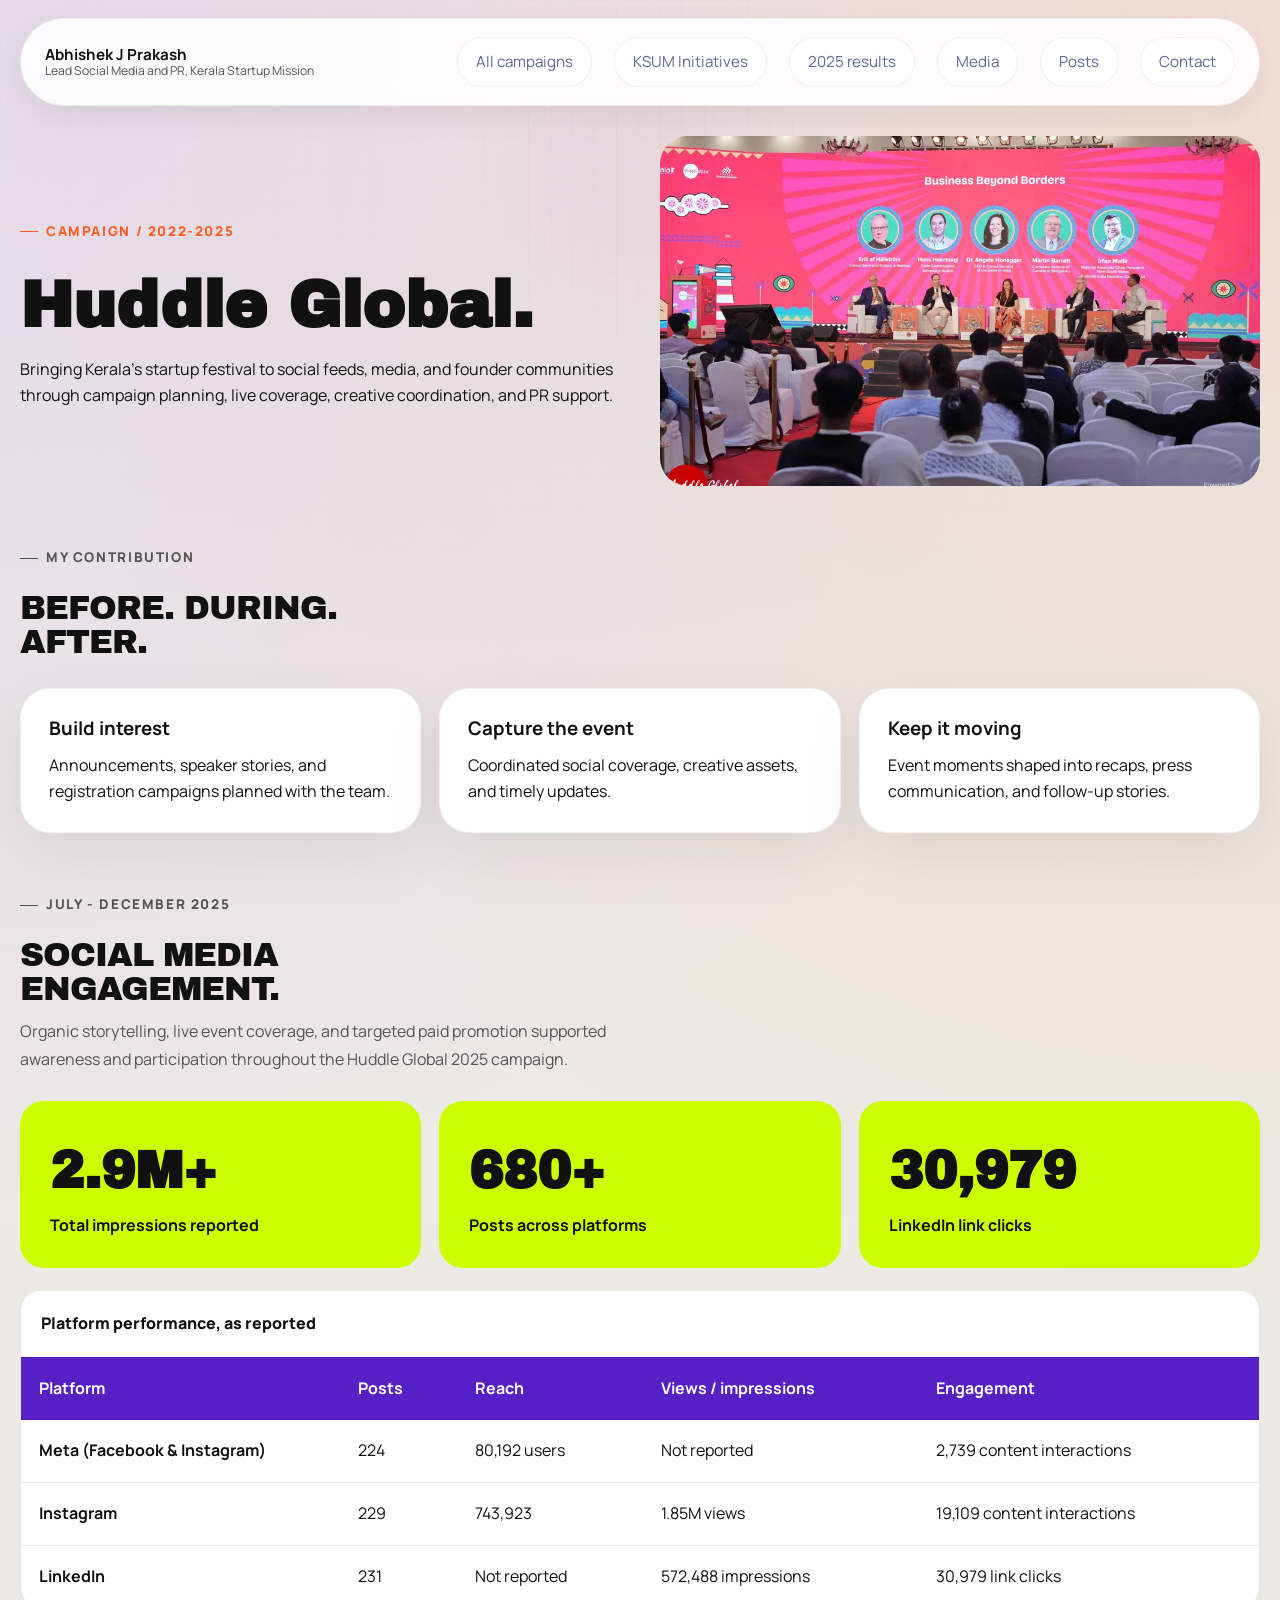
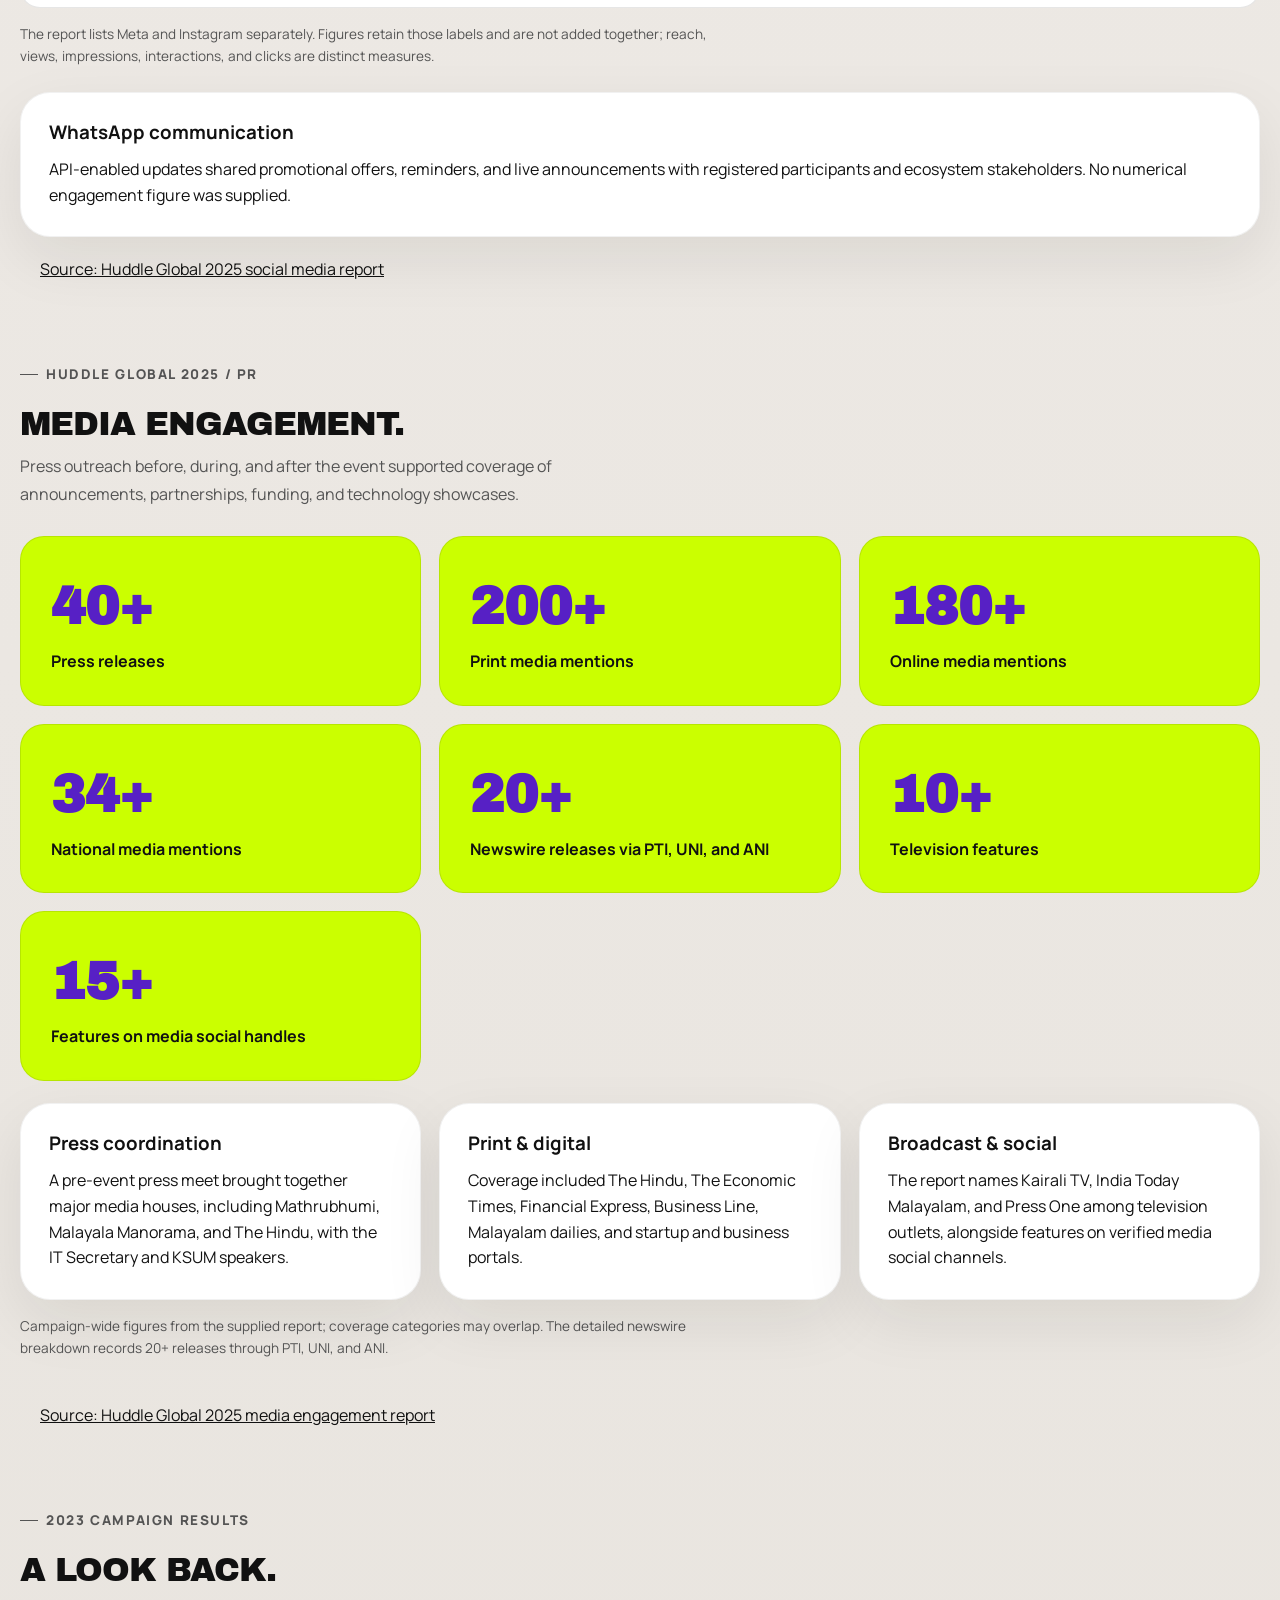
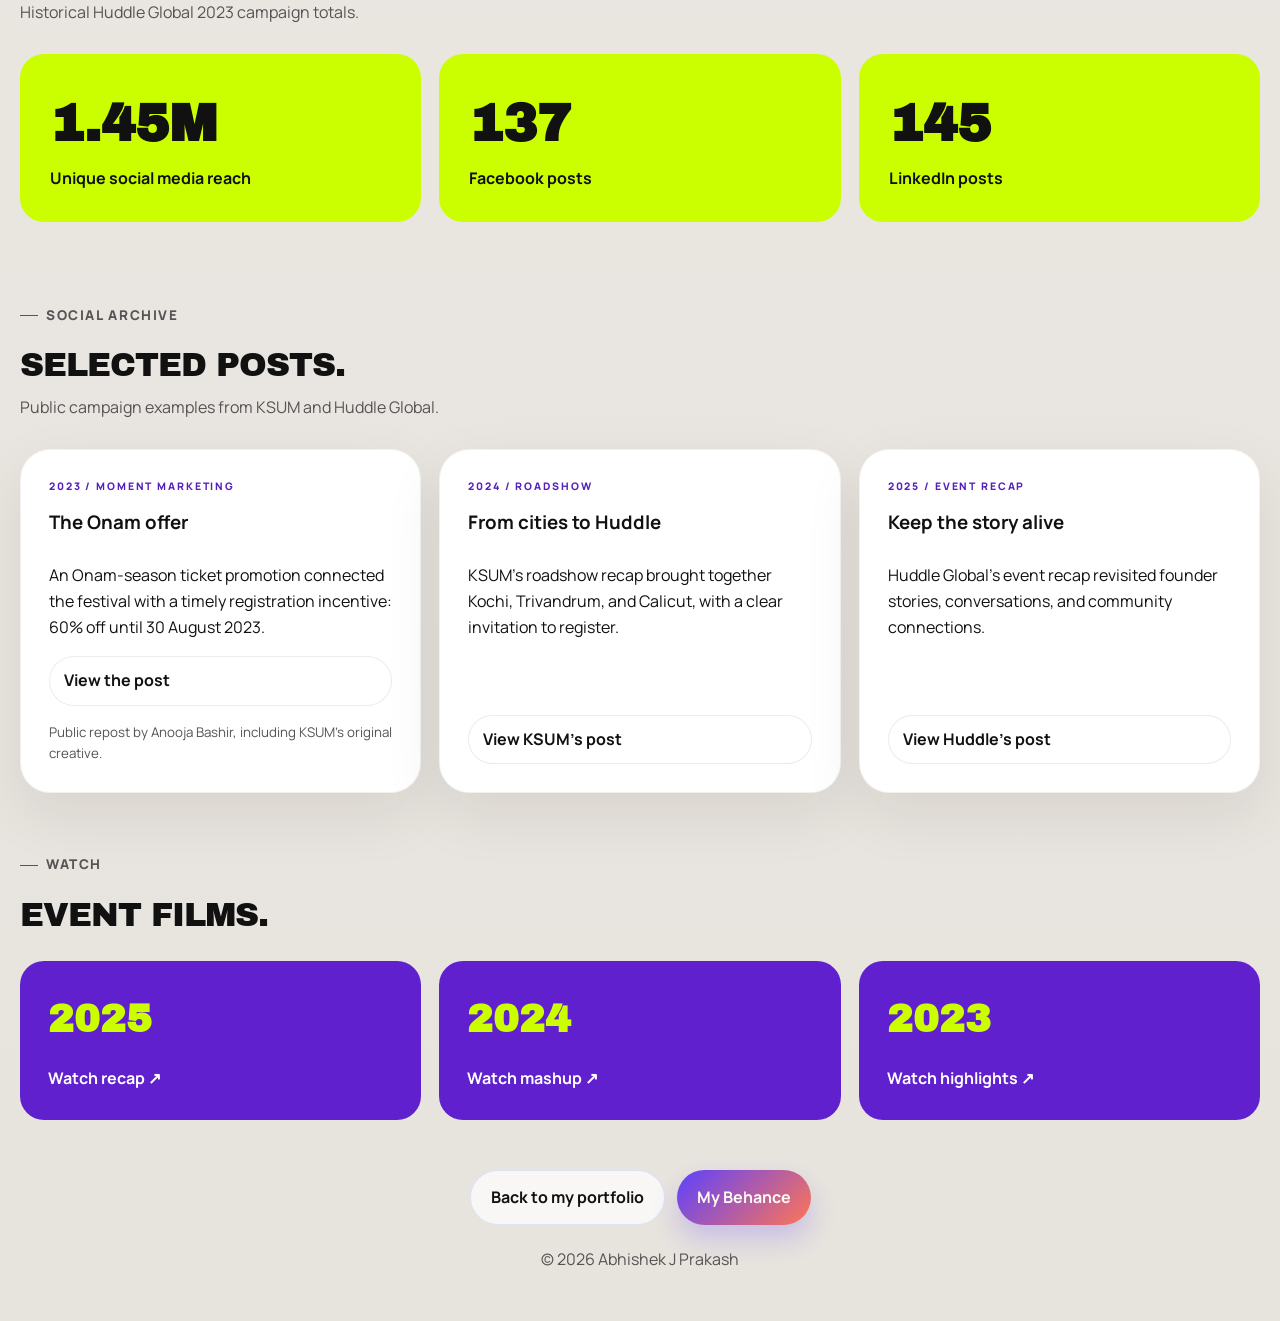
==== huddle-global.html @ e7fb078f "Update role to Lead Social Media and PR" ====
<!DOCTYPE html>
<html lang="en">
<head>
  <meta charset="UTF-8">
  <meta name="viewport" content="width=device-width, initial-scale=1.0">
  <title>Huddle Global | Abhishek J Prakash</title>
  <meta name="description" content="My social media, campaign and PR work for Huddle Global, with historical results and selected public posts.">
  <link rel="preconnect" href="https://fonts.googleapis.com">
  <link rel="preconnect" href="https://fonts.gstatic.com" crossorigin>
  <link href="https://fonts.googleapis.com/css2?family=Archivo+Black&amp;family=Manrope:wght@400;600;700;800&amp;display=swap" rel="stylesheet">
  <link rel="stylesheet" href="styles.css?v=20261002a">
</head>
<body>
<div class="page-shell">
  <header class="site-header">
    <a class="brand" href="index.html"><span class="brand-copy"><strong>Abhishek J Prakash</strong><span>Lead Social Media and PR, Kerala Startup Mission</span></span></a>
    <button class="menu-toggle" type="button" aria-expanded="false" aria-controls="primary-navigation">Menu <span aria-hidden="true">+</span></button>
      <nav id="primary-navigation" class="site-nav" aria-label="Primary"><a href="index.html#campaigns">All campaigns</a><a href="ksum-initiatives.html">KSUM Initiatives</a><a href="#results-2025">2025 results</a><a href="#media-2025">Media</a><a href="#posts">Posts</a><a href="index.html#contact">Contact</a></nav>
  </header>
  <main>
    <section class="section case-hero">
      <div><p class="eyebrow">Campaign / 2022-2025</p><h1>Huddle Global.</h1><p>Bringing Kerala's startup festival to social feeds, media, and founder communities through campaign planning, live coverage, creative coordination, and PR support.</p></div>
      <img src="assets/huddle-event.webp" decoding="async" fetchpriority="high" alt="Panel discussion at Huddle Global" width="1200" height="800">
    </section>
    <section class="section">
      <div class="section-heading"><p class="eyebrow">My contribution</p><h2>Before. During. After.</h2></div>
      <div class="case-grid">
        <article class="info-card"><h3>Build interest</h3><p>Announcements, speaker stories, and registration campaigns planned with the team.</p></article>
        <article class="info-card"><h3>Capture the event</h3><p>Coordinated social coverage, creative assets, and timely updates.</p></article>
        <article class="info-card"><h3>Keep it moving</h3><p>Event moments shaped into recaps, press communication, and follow-up stories.</p></article>
      </div>
    </section>
    <section id="results-2025" class="section">
      <div class="section-heading"><p class="eyebrow">July - December 2025</p><h2>Social media engagement.</h2><p>Organic storytelling, live event coverage, and targeted paid promotion supported awareness and participation throughout the Huddle Global 2025 campaign.</p></div>
      <div class="case-metrics">
        <article><strong>2.9M+</strong><span>Total impressions reported</span></article>
        <article><strong>680+</strong><span>Posts across platforms</span></article>
        <article><strong>30,979</strong><span>LinkedIn link clicks</span></article>
      </div>
      <div class="report-table-wrap" role="region" aria-label="Platform performance" tabindex="0">
        <table class="report-table">
          <caption>Platform performance, as reported</caption>
          <thead><tr><th scope="col">Platform</th><th scope="col">Posts</th><th scope="col">Reach</th><th scope="col">Views / impressions</th><th scope="col">Engagement</th></tr></thead>
          <tbody>
            <tr><th scope="row">Meta (Facebook &amp; Instagram)</th><td>224</td><td>80,192 users</td><td>Not reported</td><td>2,739 content interactions</td></tr>
            <tr><th scope="row">Instagram</th><td>229</td><td>743,923</td><td>1.85M views</td><td>19,109 content interactions</td></tr>
            <tr><th scope="row">LinkedIn</th><td>231</td><td>Not reported</td><td>572,488 impressions</td><td>30,979 link clicks</td></tr>
          </tbody>
        </table>
      </div>
      <p class="report-note">The report lists Meta and Instagram separately. Figures retain those labels and are not added together; reach, views, impressions, interactions, and clicks are distinct measures.</p>
      <article class="info-card"><h3>WhatsApp communication</h3><p>API-enabled updates shared promotional offers, reminders, and live announcements with registered participants and ecosystem stakeholders. No numerical engagement figure was supplied.</p></article>
      <p class="source-note"><a href="assets/huddle-2025-social-report.png" target="_blank" rel="noreferrer">Source: Huddle Global 2025 social media report</a></p>
    </section>
    <section id="media-2025" class="section">
      <div class="section-heading"><p class="eyebrow">Huddle Global 2025 / PR</p><h2>Media engagement.</h2><p>Press outreach before, during, and after the event supported coverage of announcements, partnerships, funding, and technology showcases.</p></div>
      <div class="case-metrics media-metrics">
        <article><strong>40+</strong><span>Press releases</span></article>
        <article><strong>200+</strong><span>Print media mentions</span></article>
        <article><strong>180+</strong><span>Online media mentions</span></article>
        <article><strong>34+</strong><span>National media mentions</span></article>
        <article><strong>20+</strong><span>Newswire releases via PTI, UNI, and ANI</span></article>
        <article><strong>10+</strong><span>Television features</span></article>
        <article><strong>15+</strong><span>Features on media social handles</span></article>
      </div>
      <div class="case-grid">
        <article class="info-card"><h3>Press coordination</h3><p>A pre-event press meet brought together major media houses, including Mathrubhumi, Malayala Manorama, and The Hindu, with the IT Secretary and KSUM speakers.</p></article>
        <article class="info-card"><h3>Print &amp; digital</h3><p>Coverage included The Hindu, The Economic Times, Financial Express, Business Line, Malayalam dailies, and startup and business portals.</p></article>
        <article class="info-card"><h3>Broadcast &amp; social</h3><p>The report names Kairali TV, India Today Malayalam, and Press One among television outlets, alongside features on verified media social channels.</p></article>
      </div>
      <p class="report-note">Campaign-wide figures from the supplied report; coverage categories may overlap. The detailed newswire breakdown records 20+ releases through PTI, UNI, and ANI.</p>
      <p class="source-note"><a href="assets/huddle-2025-media-report.png" target="_blank" rel="noreferrer">Source: Huddle Global 2025 media engagement report</a></p>
    </section>
    <section class="section">
      <div class="section-heading"><p class="eyebrow">2023 campaign results</p><h2>A look back.</h2><p>Historical Huddle Global 2023 campaign totals.</p></div>
      <div class="case-metrics">
        <article><strong>1.45M</strong><span>Unique social media reach</span></article>
        <article><strong>137</strong><span>Facebook posts</span></article>
        <article><strong>145</strong><span>LinkedIn posts</span></article>
      </div>

    </section>
    <section id="posts" class="section">
      <div class="section-heading"><p class="eyebrow">Social archive</p><h2>Selected posts.</h2><p>Public campaign examples from KSUM and Huddle Global.</p></div>
      <div class="case-grid">
        <article class="info-card post-card"><span class="card-kicker">2023 / Moment marketing</span><h3>The Onam offer</h3><p>An Onam-season ticket promotion connected the festival with a timely registration incentive: 60% off until 30 August 2023.</p><a class="campaign-link" href="https://www.linkedin.com/posts/anoojabashir_ksum-onam-ourea-activity-7101856230616268800-qOxo" target="_blank" rel="noreferrer">View the post</a><small>Public repost by Anooja Bashir, including KSUM's original creative.</small></article>
        <article class="info-card post-card"><span class="card-kicker">2024 / Roadshow</span><h3>From cities to Huddle</h3><p>KSUM's roadshow recap brought together Kochi, Trivandrum, and Calicut, with a clear invitation to register.</p><a class="campaign-link" href="https://www.linkedin.com/posts/kerala-startup-mission_ksum-huddleglobal2024-roadshow-activity-7235150248908627968-YiW4" target="_blank" rel="noreferrer">View KSUM's post</a></article>
        <article class="info-card post-card"><span class="card-kicker">2025 / Event recap</span><h3>Keep the story alive</h3><p>Huddle Global's event recap revisited founder stories, conversations, and community connections.</p><a class="campaign-link" href="https://www.linkedin.com/posts/huddle-global_huddleglobal2025-keralastartupmission-activity-7406336878121127936-Q64I" target="_blank" rel="noreferrer">View Huddle's post</a></article>
      </div>
    </section>
    <section class="section">
      <div class="section-heading"><p class="eyebrow">Watch</p><h2>Event films.</h2></div>
      <div class="case-grid">
        <a class="film-link" href="https://www.youtube.com/watch?v=EGpW3zKKbuw" target="_blank" rel="noreferrer"><span>2025</span>Watch recap ↗</a>
        <a class="film-link" href="https://www.youtube.com/watch?v=SBy4iKOX-VI" target="_blank" rel="noreferrer"><span>2024</span>Watch mashup ↗</a>
        <a class="film-link" href="https://www.youtube.com/watch?v=VjLwFyD5HDE" target="_blank" rel="noreferrer"><span>2023</span>Watch highlights ↗</a>
      </div>
    </section>
  </main>
  <footer class="site-footer"><div class="footer-links"><a class="button button-secondary" href="index.html#campaigns">Back to my portfolio</a><a class="button button-primary" href="https://www.behance.net/abhishejprakas" target="_blank" rel="noreferrer">My Behance</a></div><p>&copy; 2026 Abhishek J Prakash</p></footer>
</div>
<script src="script.js?v=20261002a"></script>
</body>
</html>
---- styles.css ----
:root {
  --bg: #e9e5e1;
  --paper: rgba(255, 255, 255, 0.96);
  --paper-strong: #ffffff;
  --ink: #111111;
  --muted: #545454;
  --line: rgba(17, 17, 17, 0.1);
  --accent: #6f2cff;
  --accent-deep: #ff5a1f;
  --accent-soft: rgba(111, 44, 255, 0.12);
  --sage: #cbff00;
  --shadow: 0 22px 60px rgba(31, 24, 15, 0.08);
  --radius-xl: 36px;
  --radius-lg: 26px;
  --radius-md: 18px;
  --container: min(1240px, calc(100vw - 40px));
  --pointer-x: 50vw;
  --pointer-y: 20vh;
  --grid-opacity: 0.18;
}

.campaign-page-links { display: grid; grid-template-columns: repeat(2, minmax(0, 1fr)); gap: 22px; margin-bottom: 26px; }
.campaign-page-card { display: flex; flex-direction: column; align-items: flex-start; gap: 16px; background: #fff; padding: clamp(22px, 3vw, 36px); border-radius: 28px; border: 2px solid var(--accent); }
.campaign-page-card:nth-child(2) { border-color: #91b900; background: #f7ffe4; }
.campaign-page-card h3 { font-family: "Archivo Black", sans-serif; font-size: clamp(1.3rem, 2.4vw, 1.9rem); line-height: 1.2; margin: 0; }
.campaign-page-card .button { margin-top: auto; gap: 8px; flex-wrap: wrap; background: #5720c5; color: #fff; }
.new-tab-note { font-size: .75rem; font-weight: 500; }
.initiative-posts { grid-template-columns: repeat(2, minmax(0, 1fr)); }
.case-hero .initiative-cover { height: auto; object-fit: contain; background: #fff; border: 1px solid var(--line); }
.evidence-card { display: grid; align-content: start; gap: 16px; }
.evidence-card img { width: 100%; border-radius: 12px; }
.evidence-card h3 { margin: 0; }
@media (max-width: 760px) { .campaign-page-links, .initiative-posts { grid-template-columns: 1fr; } }
.report-table-wrap { overflow-x: auto; background: #fff; border-radius: 20px; border: 1px solid var(--line); }
.report-table { width: 100%; border-collapse: collapse; text-align: left; min-width: 650px; }
.report-table caption { text-align: left; padding: 20px; font-weight: 800; }
.report-table th, .report-table td { padding: 18px; border-top: 1px solid var(--line); vertical-align: top; }
.report-table thead { background: #5720c5; color: #fff; }
.report-table tbody th { max-width: 220px; }
.report-note { color: var(--muted); font-size: .85rem; margin: 16px 0 24px; max-width: 90ch; }
.media-metrics { grid-template-columns: repeat(auto-fit, minmax(200px, 1fr)); }
.media-metrics article { background: #fff; border: 1px solid var(--line); }
.media-metrics strong { color: #5720c5; }
.footer-links { display: flex; flex-wrap: wrap; justify-content: center; gap: 12px; margin-bottom: 22px; }
.project-dropdown { background: #fff; border: 1px solid var(--line); border-radius: 24px; overflow: hidden; }
.project-dropdown summary { padding: 24px; cursor: pointer; font-weight: 800; display: flex; align-items: center; justify-content: space-between; gap: 16px; list-style: none; }
.project-dropdown summary::-webkit-details-marker { display: none; }
.project-dropdown summary span { font-size: 1.5rem; transition: transform 180ms ease; }
.project-dropdown[open] summary span { transform: rotate(45deg); }
.project-dropdown[open] summary { border-bottom: 1px solid var(--line); }
.project-list { display: grid; grid-template-columns: repeat(2, minmax(0, 1fr)); padding: 14px; gap: 8px; }
.project-list a { display: flex; justify-content: space-between; gap: 14px; padding: 18px; border-radius: 12px; background: #f3f0fa; font-weight: 700; }
.project-list a:hover { background: var(--sage); }
a:focus-visible, button:focus-visible, summary:focus-visible { outline: 3px solid var(--accent); outline-offset: 4px; }
.case-hero { display: grid; grid-template-columns: 1fr 1fr; align-items: center; gap: 40px; }
.case-hero h1 { font-family: "Archivo Black", sans-serif; font-size: clamp(2.2rem, 5vw, 4.5rem); line-height: 1.05; margin: 18px 0; }
.case-hero img { width: 100%; height: 350px; object-fit: cover; border-radius: 28px; }
.case-grid, .case-metrics { display: grid; grid-template-columns: repeat(3, minmax(0, 1fr)); gap: 18px; }
.case-metrics { margin-bottom: 22px; }
.case-metrics article { display: grid; padding: 30px; border-radius: 24px; background: var(--sage); }
.case-metrics strong { font-family: "Archivo Black", sans-serif; font-size: clamp(2rem, 4vw, 3.5rem); }
.case-metrics span { font-weight: 700; }
.slide-preview { width: 100%; }
.source-note { padding: 20px; text-decoration: underline; }
.post-card { display: flex; flex-direction: column; gap: 16px; min-width: 0; }
.post-card .card-kicker { padding: 0; color: #5620bf; font-size: .65rem; }
.post-card .campaign-link { margin-top: auto; }
.post-card small { color: var(--muted); }
.film-link { display: grid; padding: 28px; border-radius: 24px; background: #6020ce; color: #fff; gap: 16px; font-weight: 700; }
.film-link span { font-family: "Archivo Black", sans-serif; font-size: 2.4rem; color: var(--sage); }
@media (max-width: 760px) {
  .case-hero, .case-grid, .case-metrics, .project-list { grid-template-columns: 1fr; }
  .case-hero { gap: 24px; }
  .case-hero img { height: 240px; }
  .site-nav { gap: 8px; }
}
@media (prefers-reduced-motion: reduce) {
  html { scroll-behavior: auto; }
  *, *::before, *::after { transition: none !important; animation: none !important; }
}

* {
  box-sizing: border-box;
}

html {
  scroll-behavior: smooth;
}

body {
  margin: 0;
  color: var(--ink);
  font-family: "Manrope", sans-serif;
  line-height: 1.6;
  -webkit-font-smoothing: antialiased;
  text-rendering: optimizeLegibility;
  background:
    radial-gradient(circle at top left, rgba(111, 44, 255, 0.09), transparent 26%),
    radial-gradient(circle at top right, rgba(255, 90, 31, 0.1), transparent 28%),
    linear-gradient(180deg, #efebe7 0%, #e7e3dd 100%);
}

p,
ul,
ol,
dl {
  margin: 0;
}

img {
  display: block;
  max-width: 100%;
}

a {
  color: inherit;
  text-decoration: none;
}

.page-shell {
  position: relative;
}

.page-shell::before {
  content: "";
  position: fixed;
  inset: 0;
  pointer-events: none;
  background:
    linear-gradient(90deg, rgba(17, 17, 17, 0.03) 1px, transparent 1px),
    linear-gradient(rgba(17, 17, 17, 0.03) 1px, transparent 1px);
  background-size: 34px 34px;
  mask-image: linear-gradient(180deg, rgba(0, 0, 0, 0.22), transparent 84%);
}

.page-shell::after {
  content: "";
  position: fixed;
  inset: 0;
  pointer-events: none;
  background:
    linear-gradient(90deg, rgba(111, 44, 255, 0.16) 1px, transparent 1px),
    linear-gradient(rgba(203, 255, 0, 0.16) 1px, transparent 1px),
    radial-gradient(circle at var(--pointer-x) var(--pointer-y), rgba(111, 44, 255, 0.16), transparent 180px);
  background-size: 22px 22px, 22px 22px, auto;
  mask-image: radial-gradient(circle at var(--pointer-x) var(--pointer-y), rgba(0, 0, 0, 0.96) 0, rgba(0, 0, 0, 0.88) 110px, transparent 230px);
  opacity: var(--grid-opacity);
  transition: mask-image 120ms linear;
}

.site-header,
.section,
.site-footer {
  width: var(--container);
  margin: 0 auto;
}

.site-header {
  position: sticky;
  top: 0;
  z-index: 20;
  display: flex;
  align-items: center;
  justify-content: space-between;
  gap: 20px;
  padding: 18px 24px;
  margin-top: 18px;
  background: rgba(255, 255, 255, 0.88);
  backdrop-filter: blur(14px);
  border: 1px solid rgba(17, 17, 17, 0.06);
  border-radius: 999px;
  box-shadow: 0 10px 30px rgba(17, 17, 17, 0.06);
}

.brand {
  display: inline-flex;
  align-items: center;
  gap: 14px;
}

.brand-mark {
  width: 44px;
  height: 44px;
  display: grid;
  place-items: center;
  border-radius: 50%;
  background: linear-gradient(135deg, #4b59ff, #ff7c55);
  color: #fffaf2;
  font-weight: 800;
  letter-spacing: 0.08em;
}

.brand-copy {
  display: flex;
  flex-direction: column;
  line-height: 1.1;
}

.brand-copy strong {
  font-size: 0.95rem;
}

.brand-copy span {
  color: var(--muted);
  font-size: 0.76rem;
  max-width: 48ch;
}

.site-nav {
  display: flex;
  gap: 22px;
  font-size: 0.95rem;
}

.site-nav a {
  color: #5f6893;
  position: relative;
  padding: 12px 18px;
  border-radius: 999px;
  background: rgba(255, 255, 255, 0.82);
  border: 1px solid rgba(17, 17, 17, 0.06);
  transition: transform 180ms ease, box-shadow 180ms ease, color 180ms ease, background 180ms ease;
}

.site-nav a::after {
  content: "";
  position: absolute;
  inset: auto 14px 6px 14px;
  height: 2px;
  transform: scaleX(0);
  transform-origin: center;
  background: linear-gradient(90deg, var(--accent), var(--accent-deep));
  transition: transform 180ms ease;
}

.site-nav a:hover::after,
.site-nav a.is-active::after {
  transform: scaleX(1);
}

.site-nav a.is-active,
.site-nav a:hover {
  color: var(--ink);
  background: #ffffff;
  transform: translateY(-3px) scale(1.03);
  box-shadow: 0 14px 26px rgba(17, 17, 17, 0.08);
}

.header-cta,
.button {
  display: inline-flex;
  align-items: center;
  justify-content: center;
  padding: 14px 20px;
  border-radius: 999px;
  font-weight: 700;
  transition: transform 180ms ease, box-shadow 180ms ease, background 180ms ease;
}

.header-cta,
.button-primary {
  color: #fffaf2;
  background: linear-gradient(135deg, #5d41ff, #ff7654);
  box-shadow: 0 14px 26px rgba(93, 65, 255, 0.22);
}

.button-secondary {
  color: var(--ink);
  background: rgba(255, 255, 255, 0.72);
  border: 1px solid rgba(52, 93, 255, 0.14);
}

.button-ghost {
  color: var(--accent);
  background: rgba(52, 93, 255, 0.08);
  border: 1px solid rgba(52, 93, 255, 0.16);
}

.header-cta:hover,
.button:hover {
  transform: translateY(-2px);
}

.section {
  padding: 30px 0;
}

.hero {
  display: grid;
  grid-template-columns: minmax(0, 1.08fr) minmax(320px, 0.72fr);
  gap: 20px;
  align-items: start;
  min-height: auto;
}

.hero-copy,
.hero-visual,
.info-card,
.campaign-spotlight,
.campaign-card,
.campaign-detail,
.timeline-item,
.achievement-card,
.contact-card {
  background: var(--paper);
  backdrop-filter: blur(10px);
  border: 1px solid rgba(17, 17, 17, 0.06);
  box-shadow: var(--shadow);
}

.hero-copy {
  display: grid;
  gap: 18px;
  align-content: start;
  padding: 30px 32px;
  border-radius: var(--radius-xl);
  position: relative;
  overflow: hidden;
}

.hero-copy::after {
  content: "";
  position: absolute;
  inset: auto -14% -26% auto;
  width: 300px;
  height: 300px;
  border-radius: 50%;
  background: radial-gradient(circle, rgba(255, 122, 89, 0.18), transparent 68%);
}

.hero-copy::before {
  content: "";
  position: absolute;
  inset: 0;
  background: linear-gradient(145deg, rgba(111, 44, 255, 0.04), transparent 40%, rgba(203, 255, 0, 0.07));
  pointer-events: none;
}

.hero-copy > * {
  position: relative;
  z-index: 1;
}

.hero h1,
.section-heading h2,
.campaign-detail h3,
.timeline-body h3,
.info-card h2 {
  margin: 0;
  font-family: "Archivo Black", sans-serif;
  font-weight: 400;
  letter-spacing: -0.03em;
  text-transform: uppercase;
}

.hero h1 {
  font-size: clamp(1.55rem, 2.5vw, 2.4rem);
  line-height: 1.02;
  max-width: 18ch;
  letter-spacing: -0.01em;
}

.hero-badge-row {
  display: flex;
  flex-wrap: wrap;
  align-items: center;
  gap: 14px;
}

.hero-status {
  padding: 10px 14px;
  border-radius: 999px;
  background: rgba(111, 44, 255, 0.08);
  border: 1px solid rgba(111, 44, 255, 0.18);
  color: var(--accent);
  font-size: 0.84rem;
  font-weight: 800;
}

.hero-heading-block {
  display: grid;
  gap: 10px;
  max-width: 690px;
}

.hero-lead {
  font-size: 0.98rem;
  max-width: 54ch;
}

.hero-points {
  display: grid;
  grid-template-columns: repeat(2, minmax(0, 1fr));
  gap: 14px;
}

.hero-points div {
  display: grid;
  gap: 8px;
  padding: 18px;
  border-radius: 24px;
  background: #ffffff;
  border: 1px solid rgba(17, 17, 17, 0.06);
}

.hero-points div:nth-child(1) {
  background: linear-gradient(135deg, #ffffff, #f7f2ff);
}

.hero-points div:nth-child(2) {
  background: linear-gradient(135deg, #ffffff, #f4ffe2);
}

.hero-points div:nth-child(3) {
  background: linear-gradient(135deg, #fffaf7, #fff2eb);
}

.hero-points strong {
  font-size: 0.95rem;
  line-height: 1.3;
}

.hero-points span {
  color: var(--muted);
  font-size: 0.92rem;
  line-height: 1.65;
}

.hero-points div:last-child {
  grid-column: 1 / -1;
}

.hero-text,
.section-heading p,
.campaign-card p,
.timeline-body,
.achievement-card p,
.contact-card p,
.stack-list span,
.feature-list li {
  color: var(--muted);
  line-height: 1.75;
}

.hero-text {
  max-width: 62ch;
}

.eyebrow,
.mini-label {
  display: inline-flex;
  align-items: center;
  gap: 8px;
  margin: 0 0 12px;
  color: var(--accent-deep);
  font-size: 0.84rem;
  font-weight: 800;
  text-transform: uppercase;
  letter-spacing: 0.12em;
}

.eyebrow::before,
.mini-label::before {
  content: "";
  width: 18px;
  height: 1px;
  background: currentColor;
}

.hero-actions {
  display: flex;
  flex-wrap: wrap;
  gap: 14px;
  margin: 12px 0 12px;
}

.hero-stats {
  display: grid;
  grid-template-columns: repeat(3, minmax(0, 1fr));
  gap: 14px;
  margin: 0;
}

.hero-stats div {
  padding: 18px;
  border-radius: 24px;
  background: #ffffff;
  border: 1px solid rgba(17, 17, 17, 0.06);
}

.hero-stats dt,
.hero-stats span {
  color: var(--muted);
  font-size: 0.84rem;
}

.hero-stats dd {
  margin: 6px 0 0;
  font-size: 1.05rem;
  font-weight: 800;
}

.hero-socials {
  display: grid;
  gap: 12px;
  margin-top: 10px;
}

.social-pills {
  display: flex;
  flex-wrap: wrap;
  gap: 10px;
}

.social-pills a,
.campaign-link,
.inline-link {
  display: inline-flex;
  align-items: center;
  gap: 8px;
  padding: 11px 14px;
  border-radius: 999px;
  background: #ffffff;
  border: 1px solid rgba(17, 17, 17, 0.08);
  color: var(--ink);
  font-weight: 700;
  transition: transform 180ms ease, box-shadow 180ms ease, border-color 180ms ease;
}

.social-pills a:hover,
.campaign-link:hover,
.inline-link:hover {
  transform: translateY(-2px);
  border-color: rgba(15, 118, 110, 0.22);
  box-shadow: 0 16px 28px rgba(15, 118, 110, 0.12);
}

.hero-visual {
  display: grid;
  gap: 16px;
  max-width: 390px;
  justify-self: end;
  align-content: start;
  padding: 14px;
  border-radius: var(--radius-xl);
}

.portrait-panel {
  position: relative;
  overflow: hidden;
  border-radius: 30px;
  background: linear-gradient(180deg, rgba(24, 32, 40, 0.06), rgba(24, 32, 40, 0.18));
}

.portrait-panel img {
  width: 100%;
  height: min(48vh, 420px);
  object-fit: cover;
  object-position: center 14%;
  transition: transform 260ms ease;
}

.portrait-copy {
  position: absolute;
  left: 18px;
  right: 18px;
  bottom: 18px;
  z-index: 1;
  display: grid;
  gap: 8px;
  padding: 18px 18px 16px;
  border-radius: 20px;
  color: #fffdf8;
  background: linear-gradient(180deg, rgba(24, 32, 40, 0.12), rgba(24, 32, 40, 0.82));
  max-height: 154px;
  overflow: hidden;
  transition: max-height 260ms ease, transform 260ms ease, background 260ms ease;
}

.hero-side-note {
  padding: 18px 20px;
  border-radius: 22px;
  background: linear-gradient(135deg, #c9ff00, #c9ff00);
  border: 1px solid rgba(17, 17, 17, 0.06);
  max-width: 100%;
}

.portrait-copy strong,
.spotlight-copy h3,
.tag-card h3,
.achievement-card h3,
.info-card h3,
.contact-card a {
  display: block;
  margin-bottom: 6px;
}

.portrait-copy span,
.portrait-copy strong {
  line-height: 1.35;
}

.portrait-summary {
  font-weight: 600;
  max-width: 24ch;
}

.portrait-detail {
  opacity: 0;
  transform: translateY(8px);
  max-height: 0;
  overflow: hidden;
  transition: opacity 220ms ease, transform 220ms ease, max-height 220ms ease;
}

.portrait-panel:hover img {
  transform: scale(1.03);
}

.portrait-panel:hover .portrait-copy {
  max-height: 240px;
  transform: translateY(-4px);
  background: linear-gradient(180deg, rgba(24, 32, 40, 0.18), rgba(24, 32, 40, 0.9));
}

.portrait-panel:hover .portrait-detail {
  opacity: 1;
  transform: translateY(0);
  max-height: 120px;
}

.section-heading {
  display: grid;
  gap: 10px;
  max-width: 760px;
  margin-bottom: 28px;
}

.section-heading h2 {
  line-height: 1.08;
}

.section-heading p {
  max-width: 60ch;
}

.intro-grid,
.tag-layout,
.campaign-grid,
.achievement-grid,
.credentials-grid,
.contact-grid {
  display: grid;
  gap: 22px;
}

.intro-grid,
.tag-layout {
  grid-template-columns: repeat(2, minmax(0, 1fr));
}

.info-card,
.tag-card,
.campaign-detail,
.campaign-spotlight,
.contact-card {
  padding: 28px;
  border-radius: var(--radius-lg);
}

.feature-list,
.stack-list {
  display: grid;
  gap: 12px;
  padding-left: 20px;
}

.feature-list li,
.stack-list li,
.campaign-section-block li {
  padding-left: 2px;
}

.tag-card {
  padding: 28px;
  border-radius: var(--radius-lg);
  background: #ffffff;
  border: 1px solid rgba(17, 17, 17, 0.08);
}

.expertise-card {
  display: grid;
  align-content: start;
  gap: 18px;
  min-height: 100%;
}

.expertise-card-primary {
  background: #ffffff;
}

.expertise-card-secondary {
  background: linear-gradient(135deg, #6f2cff, #7d34ff);
  color: #ffffff;
}

.expertise-card-secondary h3 {
  color: #ffffff;
}

.card-kicker {
  display: inline-flex;
  width: fit-content;
  align-items: center;
  padding: 9px 14px;
  border-radius: 999px;
  font-size: 0.74rem;
  font-weight: 800;
  letter-spacing: 0.18em;
  text-transform: uppercase;
}

.expertise-card-primary .card-kicker {
  background: #c9ff00;
}

.expertise-card-secondary .card-kicker {
  color: #111111;
  background: #c9ff00;
}

.tag-card h3,
.info-card h3,
.achievement-card h3,
.timeline-body h3 {
  margin: 0 0 14px;
  line-height: 1.2;
}

.tag-wrap {
  display: flex;
  flex-wrap: wrap;
  gap: 10px;
}

.tag-wrap span,
.language-strip span {
  display: inline-flex;
  align-items: center;
  padding: 10px 14px;
  border-radius: 999px;
  background: rgba(255, 255, 255, 0.8);
  border: 1px solid rgba(52, 93, 255, 0.1);
  color: var(--ink);
  font-size: 0.92rem;
}

.expertise-card-primary .tag-wrap span {
  background: rgba(17, 17, 17, 0.04);
  border-color: rgba(17, 17, 17, 0.06);
}

.expertise-card-secondary .tag-wrap span {
  color: #ffffff;
  background: rgba(255, 255, 255, 0.1);
  border-color: rgba(255, 255, 255, 0.14);
}

.campaign-spotlight {
  display: grid;
  grid-template-columns: 1.1fr 0.9fr;
  gap: 18px;
  margin-bottom: 24px;
}

.spotlight-copy h3 {
  margin: 6px 0 10px;
  font-size: clamp(1.5rem, 3vw, 2.3rem);
  line-height: 1.02;
}

.spotlight-panel {
  display: grid;
  align-content: start;
  gap: 14px;
  padding: 24px;
  border-radius: var(--radius-lg);
  background: linear-gradient(135deg, #6f2cff, #7f35ff);
  color: #ffffff;
  border: 1px solid rgba(17, 17, 17, 0.06);
}

.spotlight-panel h3 {
  margin: 0;
  font-family: "Archivo Black", sans-serif;
  font-size: 1.55rem;
  line-height: 1.02;
  text-transform: uppercase;
}

.spotlight-panel p,
.spotlight-panel .mini-label {
  color: #ffffff;
}

.campaign-detail {
  min-height: 280px;
  border-radius: 30px;
}

.campaign-detail-header {
  padding-bottom: 18px;
  margin-bottom: 18px;
  border-bottom: 1px solid var(--line);
}

.campaign-detail-tabs {
  display: flex;
  flex-wrap: wrap;
  gap: 10px;
  margin: 4px 0 14px;
}

.campaign-detail-tab {
  padding: 9px 12px;
  border: 1px solid rgba(17, 17, 17, 0.08);
  border-radius: 999px;
  background: #ffffff;
  color: var(--muted);
  font: inherit;
  font-size: 0.78rem;
  font-weight: 700;
  line-height: 1.2;
  cursor: pointer;
  transition: transform 180ms ease, border-color 180ms ease, box-shadow 180ms ease, background 180ms ease, color 180ms ease;
}

.campaign-detail-tab:hover,
.campaign-detail-tab.is-selected {
  color: #111111;
  background: linear-gradient(135deg, #6f2cff, #ff5a1f);
  border-color: transparent;
  box-shadow: 0 10px 20px rgba(111, 44, 255, 0.14);
  transform: translateY(-2px);
}

.campaign-detail-tab.is-selected {
  color: #ffffff;
}

.campaign-sections {
  display: grid;
  grid-template-columns: repeat(3, minmax(0, 1fr));
  gap: 16px;
}

.campaign-section-block {
  padding: 18px;
  border-radius: 22px;
  background: #f8f8f8;
  border: 1px solid rgba(17, 17, 17, 0.06);
}

.campaign-section-block h4 {
  margin: 0 0 10px;
  font-size: 1rem;
}

.campaign-section-block ul {
  display: grid;
  gap: 10px;
  padding-left: 18px;
}

.campaign-section-block li {
  color: var(--muted);
  line-height: 1.7;
}

.campaign-links {
  display: flex;
  flex-direction: column;
  gap: 10px;
}

.timeline {
  display: grid;
  gap: 18px;
}

.timeline-item {
  display: grid;
  grid-template-columns: 260px 1fr;
  gap: 18px;
  padding: 22px;
  border-radius: var(--radius-lg);
}

.timeline-meta {
  padding-right: 18px;
  border-right: 1px solid var(--line);
}

.timeline-meta span {
  display: block;
  margin-bottom: 8px;
  color: var(--accent-deep);
  font-size: 0.9rem;
  font-weight: 700;
}

.timeline-meta strong {
  display: block;
  line-height: 1.3;
  font-size: 1.12rem;
}

.timeline-body {
  display: grid;
  gap: 14px;
}

.achievement-grid {
  grid-template-columns: repeat(2, minmax(0, 1fr));
}

.achievement-card {
  display: grid;
  align-content: start;
  gap: 12px;
  padding: 28px;
  border-radius: var(--radius-lg);
  transition: transform 180ms ease, box-shadow 180ms ease;
}

.achievement-card h3 {
  margin: 0;
  font-family: "Archivo Black", sans-serif;
  font-size: clamp(1.6rem, 3vw, 2.7rem);
  line-height: 0.94;
  text-transform: uppercase;
}

.achievement-card p {
  max-width: 28ch;
  font-size: 1rem;
  line-height: 1.6;
}

.achievement-card:nth-child(1) {
  background: #ffffff;
}

.achievement-card:nth-child(2) {
  background: linear-gradient(135deg, #6f2cff, #7d34ff);
  color: #ffffff;
}

.achievement-card:nth-child(2) p,
.achievement-card:nth-child(2) h3 {
  color: #ffffff;
}

.achievement-card:nth-child(3) {
  background: #ff5a1f;
  color: #ffffff;
}

.achievement-card:nth-child(3) p,
.achievement-card:nth-child(3) h3 {
  color: #ffffff;
}

.achievement-card:nth-child(4) {
  background: #c9ff00;
}

.achievement-card:nth-child(4) p,
.achievement-card:nth-child(4) h3,
.achievement-card:nth-child(1) p,
.achievement-card:nth-child(1) h3 {
  color: #111111;
}

.achievement-card:hover,
.timeline-item:hover,
.info-card:hover,
.tag-card:hover,
.contact-card:hover,
.spotlight-panel:hover {
  transform: translateY(-4px);
  box-shadow: 0 28px 48px rgba(52, 93, 255, 0.12);
}

.credentials-grid {
  grid-template-columns: repeat(2, minmax(0, 1fr));
}

.stack-list li {
  display: flex;
  flex-direction: column;
  gap: 4px;
}

.language-strip {
  display: flex;
  flex-wrap: wrap;
  gap: 12px;
  margin-top: 22px;
}

.contact-grid {
  grid-template-columns: repeat(3, minmax(0, 1fr));
}

.contact-card {
  display: flex;
  flex-direction: column;
  gap: 10px;
  justify-content: flex-start;
  min-height: 170px;
}

.contact-card a {
  font-weight: 700;
  line-height: 1.5;
  overflow-wrap: anywhere;
}

.contact-card p {
  line-height: 1.65;
}

.social-pills-stacked {
  align-items: flex-start;
  gap: 8px;
}

.social-pills-stacked a {
  width: 100%;
  justify-content: center;
}

.site-footer {
  padding: 20px 0 48px;
  color: var(--muted);
  text-align: center;
}

.info-card,
.tag-card,
.campaign-detail,
.campaign-spotlight,
.contact-card,
.timeline-item,
.achievement-card {
  border-radius: 30px;
}

.timeline-item,
.info-card,
.contact-card,
.campaign-detail {
  background: #ffffff;
}

.section-heading h2 {
  font-size: clamp(1.5rem, 2.6vw, 2.3rem);
  line-height: 1.02;
  max-width: 18ch;
}

.reveal {
  opacity: 0;
  transform: translateY(22px);
  transition: opacity 500ms ease, transform 500ms ease;
}

.reveal.is-visible {
  opacity: 1;
  transform: translateY(0);
}

@media (max-width: 1100px) {
  .site-header {
    border-radius: 28px;
    display: grid;
    grid-template-columns: 1fr;
    justify-items: start;
  }

  .site-nav,
  .hero-stats,
  .hero-points,
  .achievement-grid,
  .contact-grid {
    grid-template-columns: repeat(2, minmax(0, 1fr));
  }

  .site-nav {
    display: flex;
    flex-wrap: wrap;
  }

  .hero,
  .campaign-spotlight,
  .timeline-item,
  .intro-grid,
  .tag-layout,
  .credentials-grid,
  .campaign-sections,
  .hero-points {
    grid-template-columns: 1fr;
  }

  .hero {
    grid-template-columns: 1fr;
  }

  .hero-copy {
    order: 2;
  }

  .hero-visual {
    order: 1;
    justify-self: center;
    max-width: 340px;
  }

  .hero-points div:last-child {
    grid-column: auto;
  }

  .timeline-meta {
    border-right: 0;
    border-bottom: 1px solid var(--line);
    padding-right: 0;
    padding-bottom: 14px;
  }
}

@media (max-width: 760px) {
  :root {
    --container: min(100vw - 24px, 1000px);
  }

  .section {
    padding: 34px 0;
  }

  .site-header {
    margin-top: 12px;
    padding: 18px;
  }

  .brand {
    align-items: flex-start;
  }

  .header-cta {
    width: 100%;
  }

  .hero-copy,
  .hero-visual,
  .info-card,
  .tag-card,
  .campaign-spotlight,
  .campaign-detail,
  .timeline-item,
  .achievement-card,
  .contact-card {
    padding: 22px;
  }

  .hero h1 {
    font-size: 1.45rem;
    max-width: 100%;
  }

  .portrait-panel img {
    height: 320px;
  }

  .hero-stats,
  .achievement-grid,
  .credentials-grid,
  .contact-grid {
    grid-template-columns: 1fr;
  }

  .hero-visual {
    max-width: 280px;
    justify-self: center;
  }
}

@media (prefers-reduced-motion: reduce) {
  html {
    scroll-behavior: auto;
  }

  *,
  *::before,
  *::after {
    animation: none !important;
    transition: none !important;
  }

  .reveal {
    opacity: 1;
    transform: none;
  }
}

/* Compact, non-sticky navigation and lightweight rendering on touch screens. */
.menu-toggle { display: none; }
.reveal { opacity: 1; transform: none; }
.initiative-intro { padding: 32px; border-radius: 28px; background: var(--sage); }
.initiative-intro strong { display: block; margin: 20px 0; font-family: "Archivo Black", sans-serif; font-size: clamp(2rem, 4vw, 3.6rem); line-height: 1.1; }
[id] { scroll-margin-top: 24px; }
@media (max-width: 1100px) {
  html { scroll-behavior: auto; }
  .site-header { position: static; top: auto; grid-template-columns: minmax(0, 1fr) auto; align-items: center; gap: 12px; padding: 16px; border-radius: 20px; backdrop-filter: none; }
  .brand { min-width: 0; }
  .brand-copy strong { font-size: 1rem; }
  .brand-copy span { font-size: .72rem; line-height: 1.4; margin-top: 5px; }
  .has-mobile-menu .menu-toggle { display: inline-flex; align-items: center; gap: 8px; min-height: 44px; padding: 10px 12px; border: 1px solid var(--line); border-radius: 12px; background: #fff; color: var(--ink); font: inherit; font-size: .85rem; cursor: pointer; }
  .site-nav { grid-column: 1 / -1; width: 100%; display: grid; grid-template-columns: repeat(2, minmax(0, 1fr)); gap: 8px; }
  .site-nav a { min-height: 44px; padding: 10px; text-align: center; font-size: .85rem; border-radius: 12px; }
  .header-cta { grid-column: 1 / -1; width: 100%; }
  .has-mobile-menu:not(.nav-open) .site-nav, .has-mobile-menu:not(.nav-open) .header-cta { display: none; }
  .page-shell::before, .page-shell::after { display: none; }
  .hero-copy, .hero-visual, .info-card, .campaign-spotlight, .campaign-detail, .timeline-item, .achievement-card, .contact-card { backdrop-filter: none; box-shadow: none; }
  .reveal, .reveal.is-visible { opacity: 1; transform: none; transition: none; }
  .hero-copy { order: 2; }
  .hero-visual { order: 1; width: 100%; max-width: none; justify-self: stretch; padding: 16px; border-radius: 22px; }
  .hero { gap: 16px; padding-top: 16px; }
  .portrait-panel { display: grid; grid-template-columns: minmax(100px, .8fr) minmax(0, 1.4fr); align-items: center; gap: 18px; overflow: visible; background: transparent; border-radius: 0; }
  .portrait-panel img { order: 1; width: 100%; height: auto; aspect-ratio: 3 / 4; object-fit: cover; object-position: center top; border-radius: 16px; }
  .portrait-copy, .portrait-panel:hover .portrait-copy { order: 2; position: static; padding: 0; max-height: none; overflow: visible; background: transparent; color: var(--ink); border-radius: 0; transform: none; gap: 8px; }
  .portrait-copy .mini-label { font-size: .65rem; letter-spacing: .1em; color: #5720c5; }
  .portrait-copy strong { font-size: clamp(1rem, 3.6vw, 1.3rem); line-height: 1.25; margin: 0; }
  .portrait-summary { max-width: none; font-size: .85rem; }
  .portrait-detail, .portrait-panel:hover .portrait-detail { opacity: 1; transform: none; max-height: none; overflow: visible; font-size: .78rem; line-height: 1.5; color: var(--muted); }
  .portrait-panel:hover img { transform: none; }
  .hero-side-note { display: none; }
  .hero p, .portrait-copy { text-align: left; }
  .hero-socials .social-pills a { font-size: .82rem; line-height: 1.4; }
  .case-hero, .case-grid { grid-template-columns: 1fr; }
  .case-hero img { height: auto; max-height: 360px; }
  .campaign-detail-tab { min-height: 44px; }
}
@media (max-width: 480px) {
  .hero-visual { padding: 14px; }
  .portrait-panel { gap: 12px; grid-template-columns: minmax(90px, .75fr) minmax(0, 1.4fr); }
  .hero-copy, .info-card, .tag-card, .campaign-detail, .timeline-item, .achievement-card, .contact-card { padding: 18px; border-radius: 20px; }
  .section { padding: 24px 0; }
  .case-metrics strong { font-size: 2rem; overflow-wrap: anywhere; }
  .social-pills a, .campaign-link { overflow-wrap: anywhere; }
  .hero h1 { font-size: clamp(1.35rem, 6vw, 1.7rem); line-height: 1.15; }
}
@media (hover: none) {
  .portrait-detail { opacity: 1; transform: none; max-height: none; }
  .achievement-card:hover, .timeline-item:hover, .info-card:hover, .tag-card:hover, .contact-card:hover { transform: none; box-shadow: none; }
}
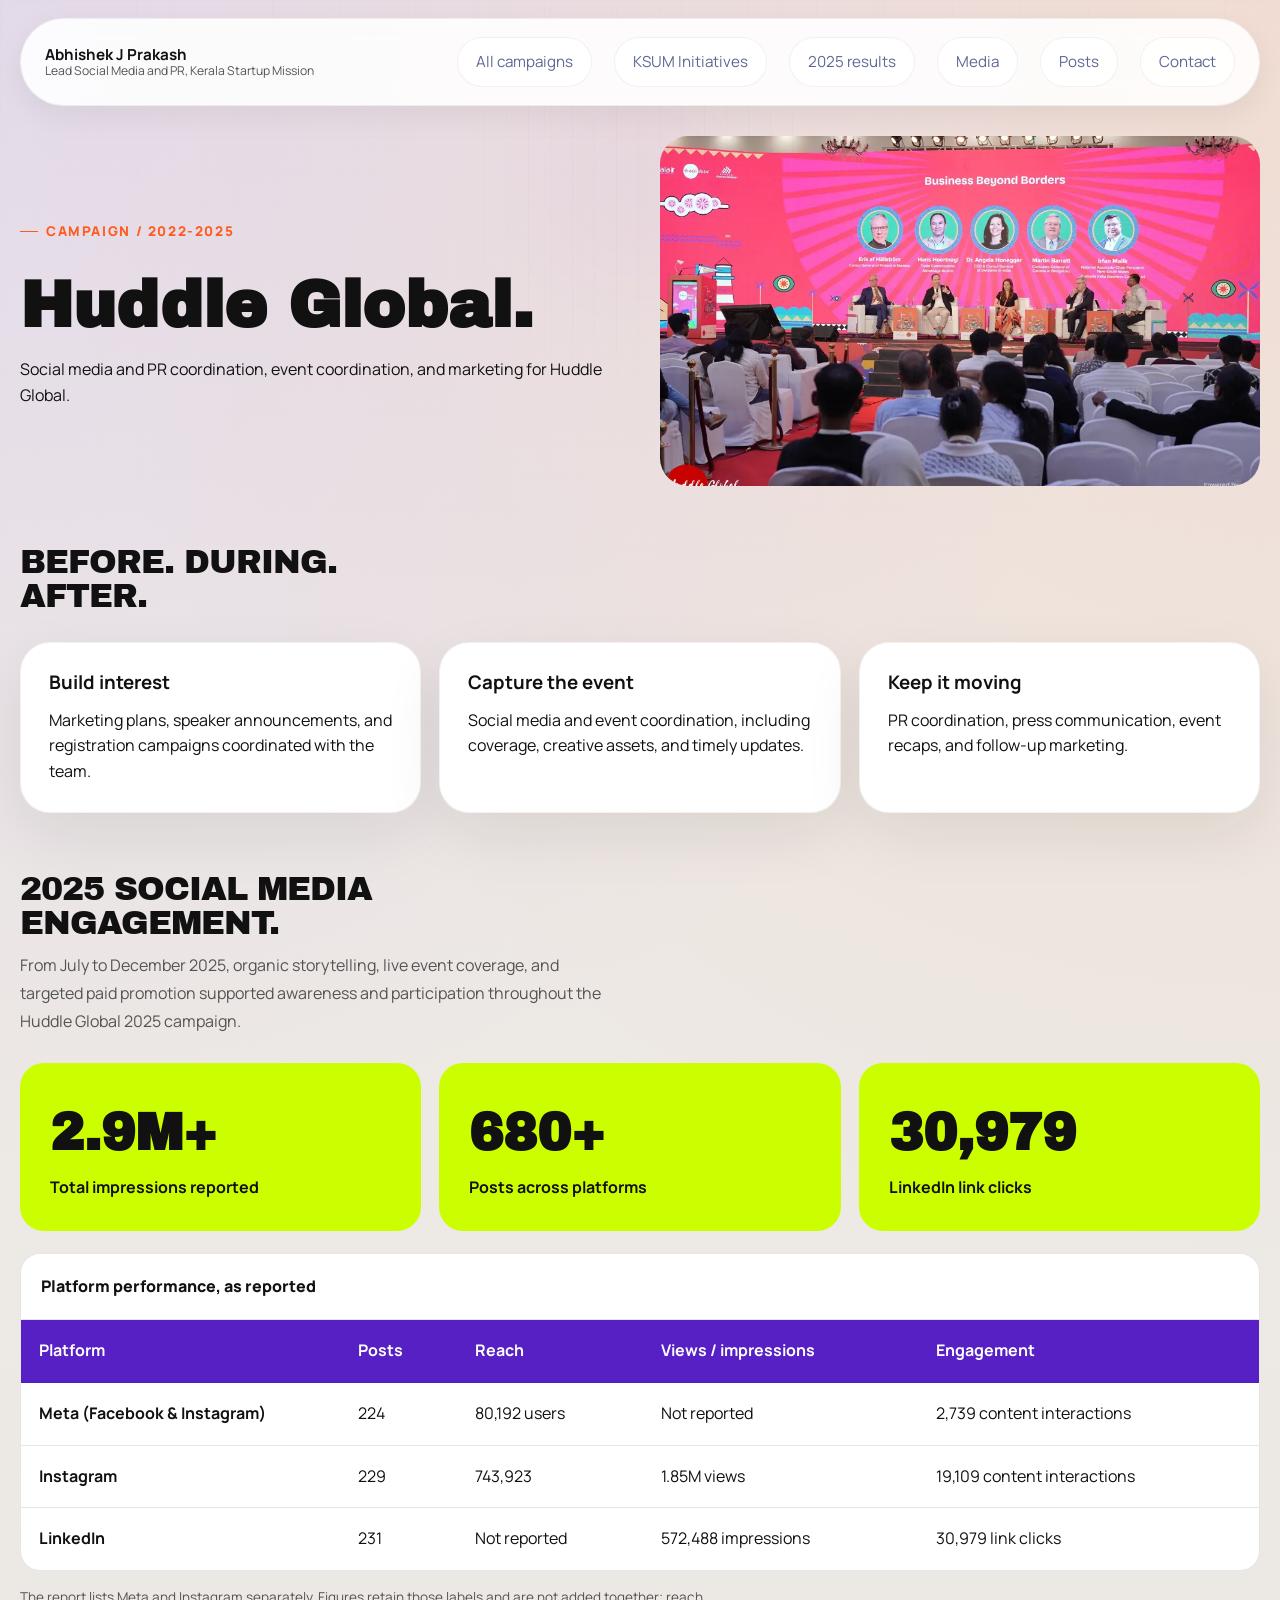
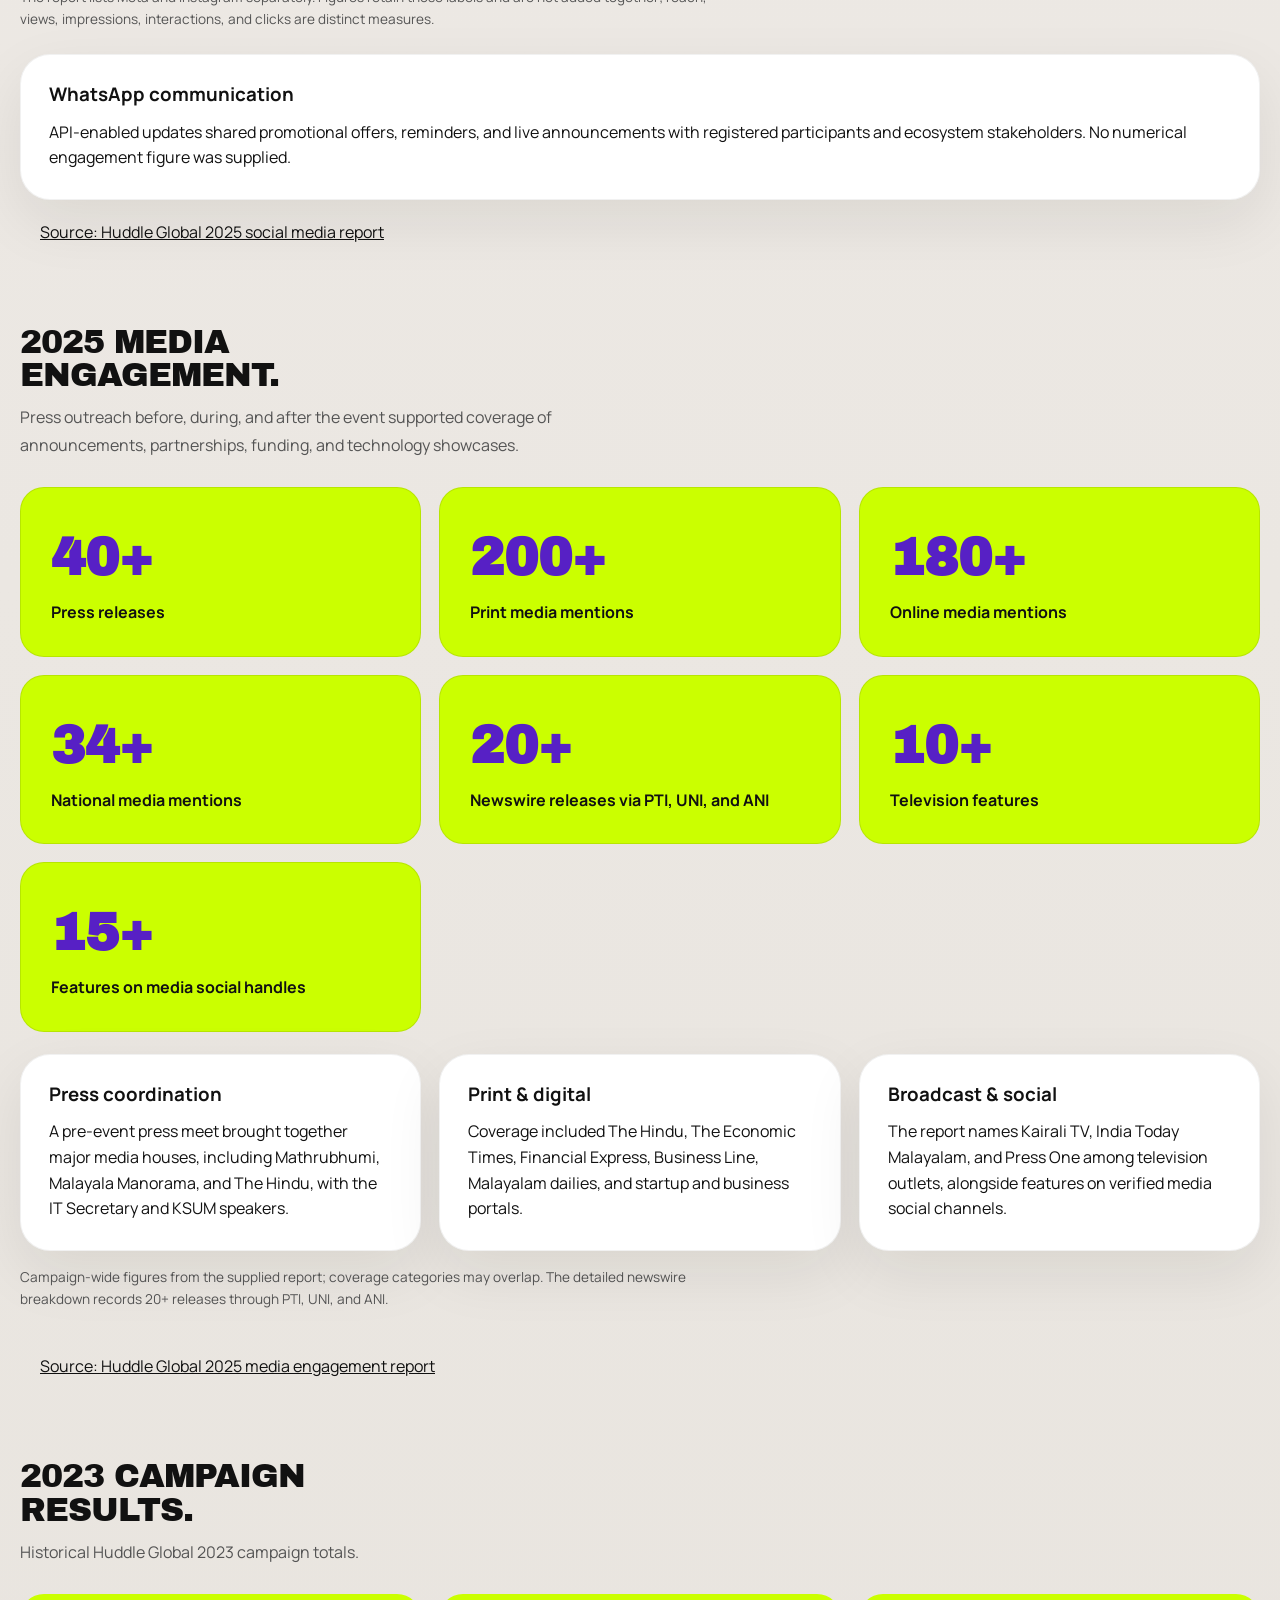
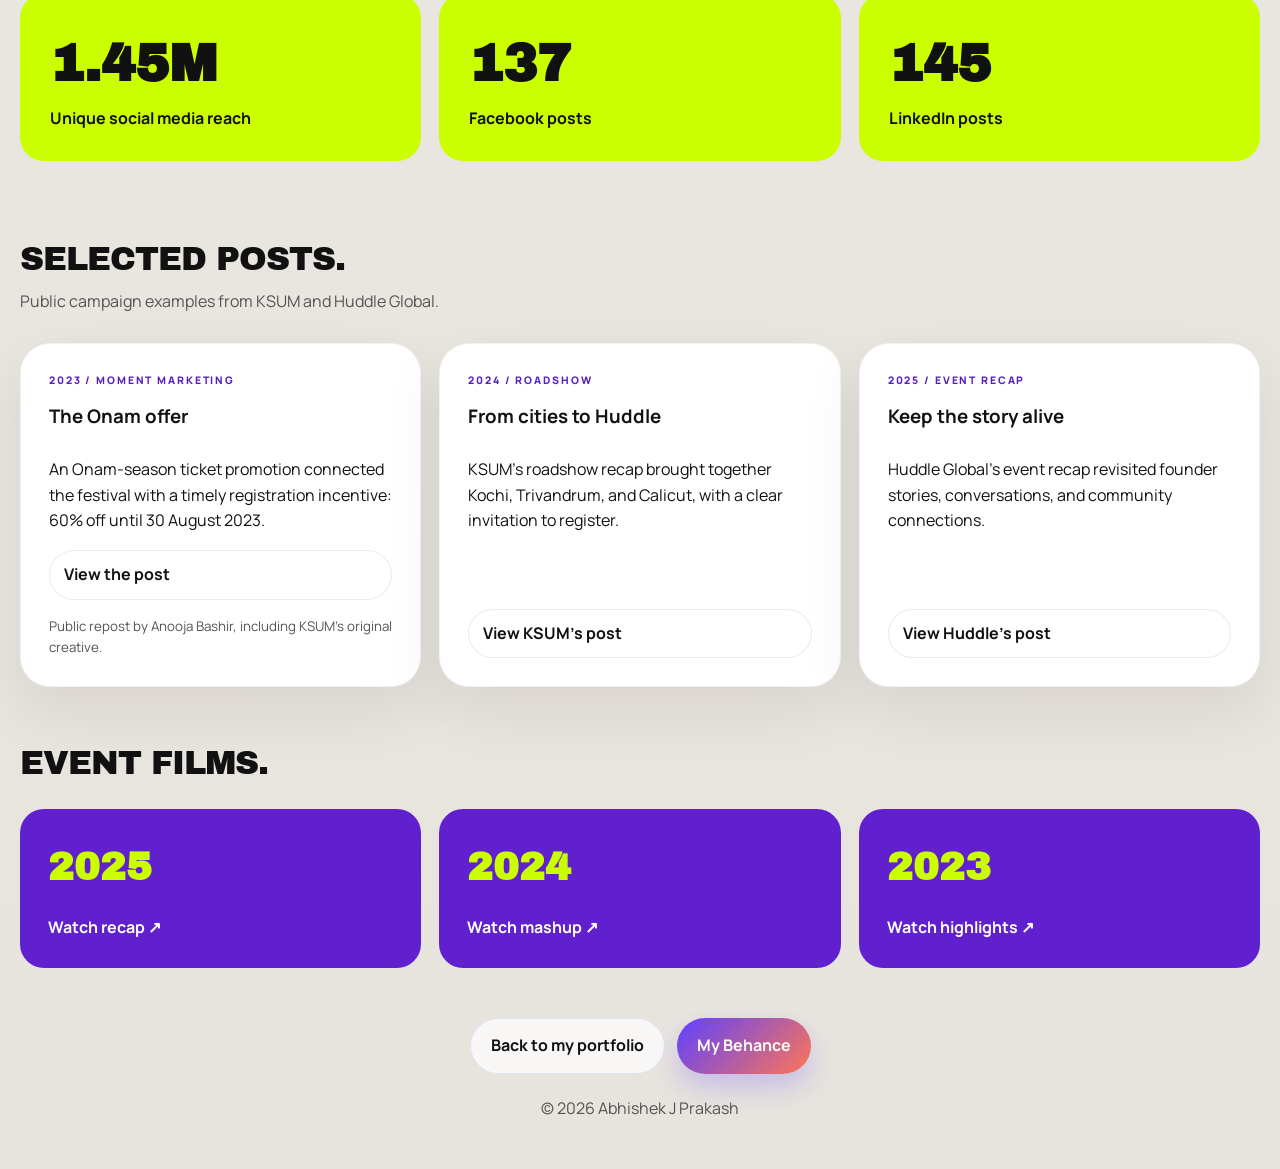
==== commit 43baad2d: "Refine profile focus, simplify headings, and compact contact cards" ====
--- a/huddle-global.html
+++ b/huddle-global.html
@@ -4,11 +4,11 @@
   <meta charset="UTF-8">
   <meta name="viewport" content="width=device-width, initial-scale=1.0">
   <title>Huddle Global | Abhishek J Prakash</title>
-  <meta name="description" content="My social media, campaign and PR work for Huddle Global, with historical results and selected public posts.">
+  <meta name="description" content="Huddle Global campaign portfolio of Abhishek J Prakash, Lead Social Media and PR, Kerala Startup Mission. Campaign results and selected public posts.">
   <link rel="preconnect" href="https://fonts.googleapis.com">
   <link rel="preconnect" href="https://fonts.gstatic.com" crossorigin>
   <link href="https://fonts.googleapis.com/css2?family=Archivo+Black&amp;family=Manrope:wght@400;600;700;800&amp;display=swap" rel="stylesheet">
-  <link rel="stylesheet" href="styles.css?v=20261002a">
+  <link rel="stylesheet" href="styles.css?v=20261002c">
 </head>
 <body>
 <div class="page-shell">
@@ -19,19 +19,19 @@
   </header>
   <main>
     <section class="section case-hero">
-      <div><p class="eyebrow">Campaign / 2022-2025</p><h1>Huddle Global.</h1><p>Bringing Kerala's startup festival to social feeds, media, and founder communities through campaign planning, live coverage, creative coordination, and PR support.</p></div>
+      <div><p class="eyebrow">Campaign / 2022-2025</p><h1>Huddle Global.</h1><p>Social media and PR coordination, event coordination, and marketing for Huddle Global.</p></div>
       <img src="assets/huddle-event.webp" decoding="async" fetchpriority="high" alt="Panel discussion at Huddle Global" width="1200" height="800">
     </section>
     <section class="section">
-      <div class="section-heading"><p class="eyebrow">My contribution</p><h2>Before. During. After.</h2></div>
+      <div class="section-heading"><h2>Before. During. After.</h2></div>
       <div class="case-grid">
-        <article class="info-card"><h3>Build interest</h3><p>Announcements, speaker stories, and registration campaigns planned with the team.</p></article>
-        <article class="info-card"><h3>Capture the event</h3><p>Coordinated social coverage, creative assets, and timely updates.</p></article>
-        <article class="info-card"><h3>Keep it moving</h3><p>Event moments shaped into recaps, press communication, and follow-up stories.</p></article>
+        <article class="info-card"><h3>Build interest</h3><p>Marketing plans, speaker announcements, and registration campaigns coordinated with the team.</p></article>
+        <article class="info-card"><h3>Capture the event</h3><p>Social media and event coordination, including coverage, creative assets, and timely updates.</p></article>
+        <article class="info-card"><h3>Keep it moving</h3><p>PR coordination, press communication, event recaps, and follow-up marketing.</p></article>
       </div>
     </section>
     <section id="results-2025" class="section">
-      <div class="section-heading"><p class="eyebrow">July - December 2025</p><h2>Social media engagement.</h2><p>Organic storytelling, live event coverage, and targeted paid promotion supported awareness and participation throughout the Huddle Global 2025 campaign.</p></div>
+      <div class="section-heading"><h2>2025 social media engagement.</h2><p>From July to December 2025, organic storytelling, live event coverage, and targeted paid promotion supported awareness and participation throughout the Huddle Global 2025 campaign.</p></div>
       <div class="case-metrics">
         <article><strong>2.9M+</strong><span>Total impressions reported</span></article>
         <article><strong>680+</strong><span>Posts across platforms</span></article>
@@ -53,7 +53,7 @@
       <p class="source-note"><a href="assets/huddle-2025-social-report.png" target="_blank" rel="noreferrer">Source: Huddle Global 2025 social media report</a></p>
     </section>
     <section id="media-2025" class="section">
-      <div class="section-heading"><p class="eyebrow">Huddle Global 2025 / PR</p><h2>Media engagement.</h2><p>Press outreach before, during, and after the event supported coverage of announcements, partnerships, funding, and technology showcases.</p></div>
+      <div class="section-heading"><h2>2025 media engagement.</h2><p>Press outreach before, during, and after the event supported coverage of announcements, partnerships, funding, and technology showcases.</p></div>
       <div class="case-metrics media-metrics">
         <article><strong>40+</strong><span>Press releases</span></article>
         <article><strong>200+</strong><span>Print media mentions</span></article>
@@ -72,7 +72,7 @@
       <p class="source-note"><a href="assets/huddle-2025-media-report.png" target="_blank" rel="noreferrer">Source: Huddle Global 2025 media engagement report</a></p>
     </section>
     <section class="section">
-      <div class="section-heading"><p class="eyebrow">2023 campaign results</p><h2>A look back.</h2><p>Historical Huddle Global 2023 campaign totals.</p></div>
+      <div class="section-heading"><h2>2023 campaign results.</h2><p>Historical Huddle Global 2023 campaign totals.</p></div>
       <div class="case-metrics">
         <article><strong>1.45M</strong><span>Unique social media reach</span></article>
         <article><strong>137</strong><span>Facebook posts</span></article>
@@ -81,7 +81,7 @@
 
     </section>
     <section id="posts" class="section">
-      <div class="section-heading"><p class="eyebrow">Social archive</p><h2>Selected posts.</h2><p>Public campaign examples from KSUM and Huddle Global.</p></div>
+      <div class="section-heading"><h2>Selected posts.</h2><p>Public campaign examples from KSUM and Huddle Global.</p></div>
       <div class="case-grid">
         <article class="info-card post-card"><span class="card-kicker">2023 / Moment marketing</span><h3>The Onam offer</h3><p>An Onam-season ticket promotion connected the festival with a timely registration incentive: 60% off until 30 August 2023.</p><a class="campaign-link" href="https://www.linkedin.com/posts/anoojabashir_ksum-onam-ourea-activity-7101856230616268800-qOxo" target="_blank" rel="noreferrer">View the post</a><small>Public repost by Anooja Bashir, including KSUM's original creative.</small></article>
         <article class="info-card post-card"><span class="card-kicker">2024 / Roadshow</span><h3>From cities to Huddle</h3><p>KSUM's roadshow recap brought together Kochi, Trivandrum, and Calicut, with a clear invitation to register.</p><a class="campaign-link" href="https://www.linkedin.com/posts/kerala-startup-mission_ksum-huddleglobal2024-roadshow-activity-7235150248908627968-YiW4" target="_blank" rel="noreferrer">View KSUM's post</a></article>
@@ -89,7 +89,7 @@
       </div>
     </section>
     <section class="section">
-      <div class="section-heading"><p class="eyebrow">Watch</p><h2>Event films.</h2></div>
+      <div class="section-heading"><h2>Event films.</h2></div>
       <div class="case-grid">
         <a class="film-link" href="https://www.youtube.com/watch?v=EGpW3zKKbuw" target="_blank" rel="noreferrer"><span>2025</span>Watch recap ↗</a>
         <a class="film-link" href="https://www.youtube.com/watch?v=SBy4iKOX-VI" target="_blank" rel="noreferrer"><span>2024</span>Watch mashup ↗</a>
@@ -99,6 +99,6 @@
   </main>
   <footer class="site-footer"><div class="footer-links"><a class="button button-secondary" href="index.html#campaigns">Back to my portfolio</a><a class="button button-primary" href="https://www.behance.net/abhishejprakas" target="_blank" rel="noreferrer">My Behance</a></div><p>&copy; 2026 Abhishek J Prakash</p></footer>
 </div>
-<script src="script.js?v=20261002a"></script>
+<script src="script.js?v=20261002c"></script>
 </body>
 </html>
--- a/styles.css
+++ b/styles.css
@@ -1018,11 +1018,11 @@
   flex-direction: column;
   gap: 10px;
   justify-content: flex-start;
-  min-height: 170px;
+  min-height: 0;
 }
 
 .contact-card a {
-  font-weight: 700;
+  font-weight: 400;
   line-height: 1.5;
   overflow-wrap: anywhere;
 }
@@ -1037,7 +1037,7 @@
 }
 
 .social-pills-stacked a {
-  width: 100%;
+  width: auto;
   justify-content: center;
 }
 
@@ -1214,6 +1214,31 @@
 }
 
 /* Compact, non-sticky navigation and lightweight rendering on touch screens. */
+.profile-hero { grid-template-columns: 1fr; gap: 18px; }
+.profile-hero .hero-visual { order: 0; width: 100%; max-width: none; justify-self: stretch; padding: 22px; }
+.profile-hero .portrait-panel { display: grid; grid-template-columns: minmax(110px, 190px) minmax(0, 1fr); gap: 28px; align-items: center; background: transparent; overflow: visible; }
+.profile-hero .portrait-panel img { order: 0; height: auto; aspect-ratio: 3 / 4; border-radius: 18px; }
+.profile-hero .portrait-copy, .profile-hero .portrait-panel:hover .portrait-copy { order: 1; position: static; background: transparent; color: var(--ink); padding: 0; max-height: none; overflow: visible; transform: none; }
+.profile-hero .profile-name { font-size: clamp(1.2rem, 3vw, 2rem); line-height: 1.2; margin: 0 0 12px; max-width: none; text-transform: none; }
+.profile-hero .hero-stats { order: 1; grid-template-columns: repeat(3, minmax(0, 1fr)); }
+@media (max-width: 600px) {
+  .profile-hero .hero-visual { padding: 14px; }
+  .profile-hero .portrait-panel { grid-template-columns: minmax(90px, .75fr) minmax(0, 1.4fr); gap: 12px; }
+  .profile-hero .profile-name { font-size: 1.15rem; margin-bottom: 6px; }
+  .profile-hero .hero-stats { grid-template-columns: 1fr; gap: 8px; }
+  .profile-hero .hero-stats div { display: grid; grid-template-columns: 90px minmax(0, 1fr); align-items: baseline; gap: 12px; padding: 14px 16px; border-radius: 16px; }
+  .profile-hero .hero-stats dd { margin: 0; font-size: .9rem; }
+}
+.contact .contact-grid { gap: 12px; align-items: start; }
+.contact .contact-card { padding: 18px 20px; gap: 8px; border-radius: 18px; min-width: 0; }
+.contact .contact-card .mini-label { font-weight: 600; font-size: .75rem; letter-spacing: .08em; line-height: 1.3; }
+.contact .contact-card a, .contact .contact-card p { font-weight: 400; font-size: .92rem; line-height: 1.5; margin: 0; }
+.contact .social-pills-stacked { flex-direction: row; flex-wrap: wrap; gap: 6px; }
+.contact .social-pills-stacked a { padding: 10px 12px; min-height: 44px; }
+@media (max-width: 760px) {
+  .contact .contact-card { padding: 15px 16px; }
+  .contact .contact-grid { gap: 10px; }
+}
 .menu-toggle { display: none; }
 .reveal { opacity: 1; transform: none; }
 .initiative-intro { padding: 32px; border-radius: 28px; background: var(--sage); }
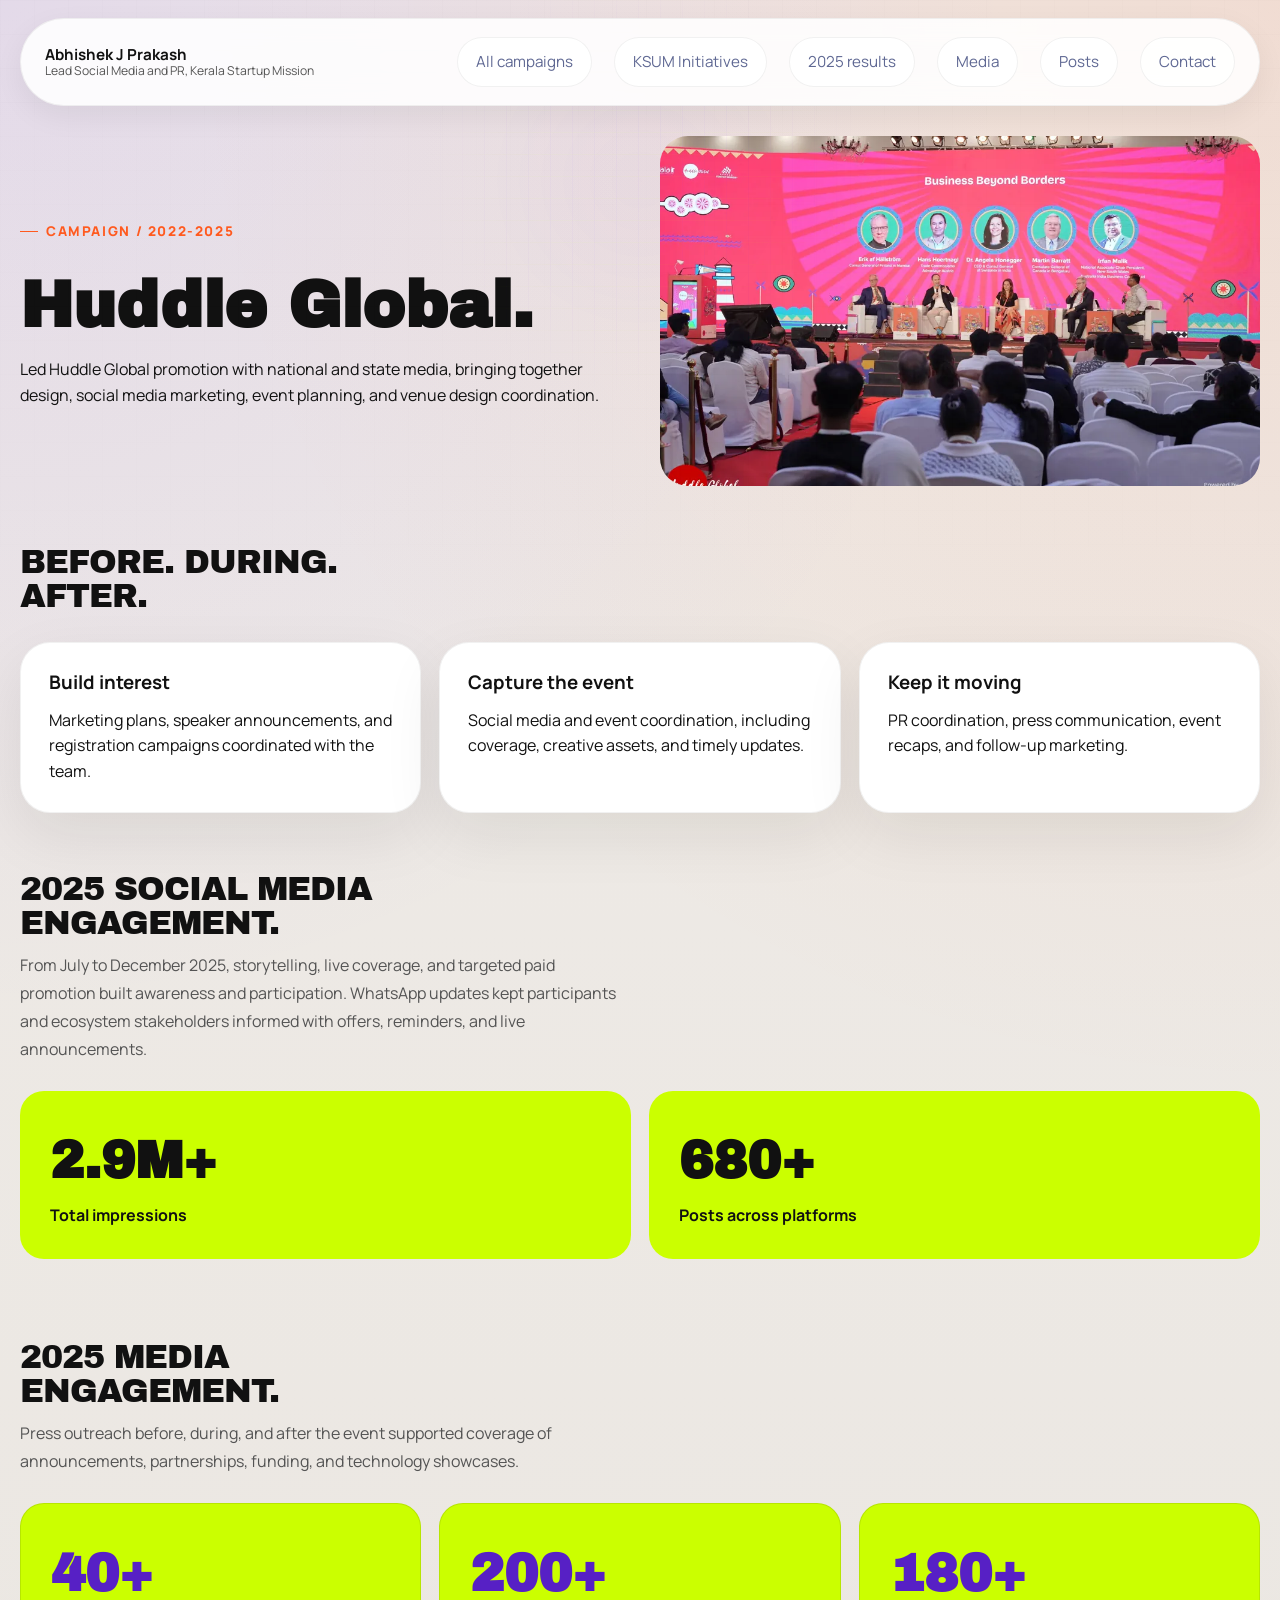
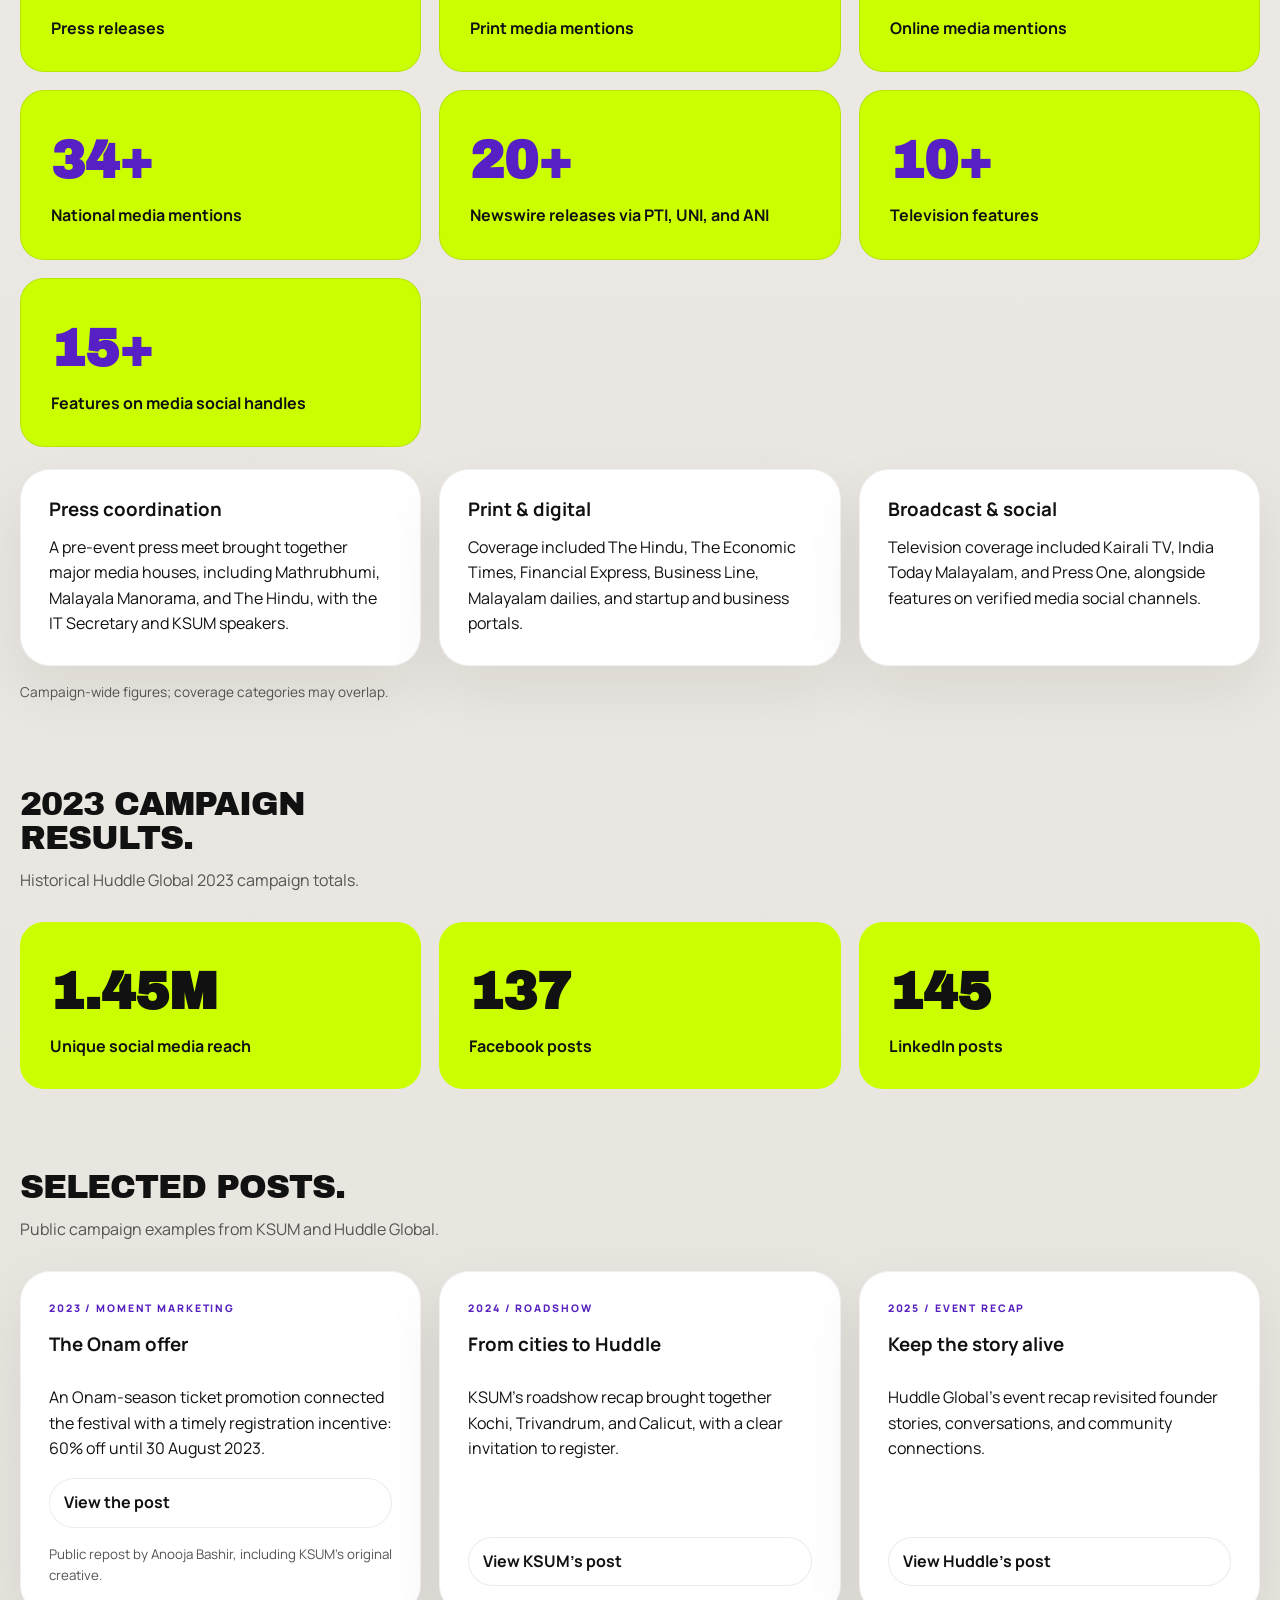
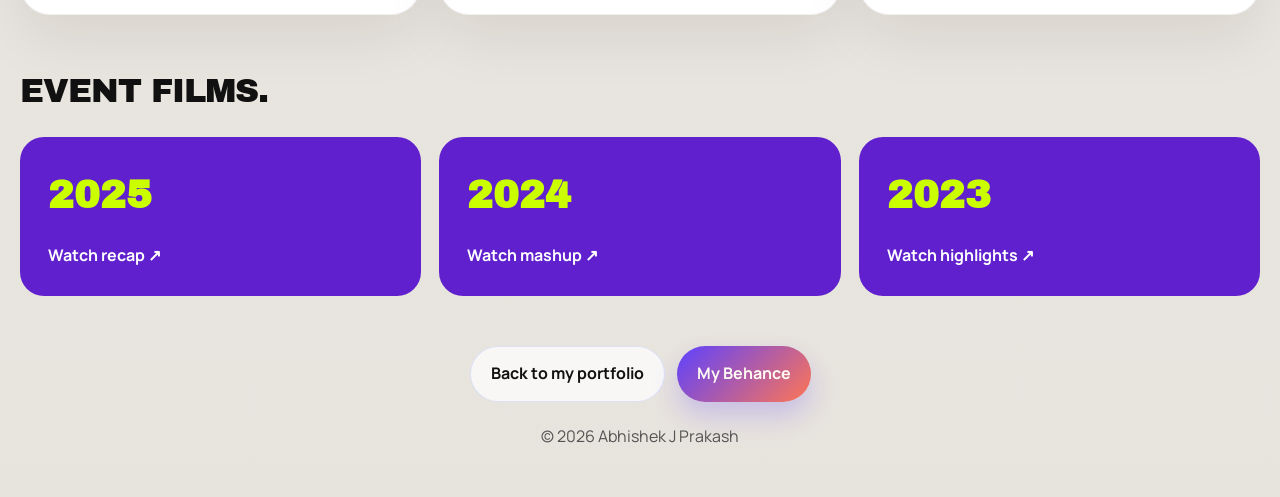
==== commit d6edc9e5: "Simplify campaign pages and highlight editorial work" ====
--- a/huddle-global.html
+++ b/huddle-global.html
@@ -8,7 +8,7 @@
   <link rel="preconnect" href="https://fonts.googleapis.com">
   <link rel="preconnect" href="https://fonts.gstatic.com" crossorigin>
   <link href="https://fonts.googleapis.com/css2?family=Archivo+Black&amp;family=Manrope:wght@400;600;700;800&amp;display=swap" rel="stylesheet">
-  <link rel="stylesheet" href="styles.css?v=20261002c">
+  <link rel="stylesheet" href="styles.css?v=20261002f">
 </head>
 <body>
 <div class="page-shell">
@@ -19,7 +19,7 @@
   </header>
   <main>
     <section class="section case-hero">
-      <div><p class="eyebrow">Campaign / 2022-2025</p><h1>Huddle Global.</h1><p>Social media and PR coordination, event coordination, and marketing for Huddle Global.</p></div>
+      <div><p class="eyebrow">Campaign / 2022-2025</p><h1>Huddle Global.</h1><p>Led Huddle Global promotion with national and state media, bringing together design, social media marketing, event planning, and venue design coordination.</p></div>
       <img src="assets/huddle-event.webp" decoding="async" fetchpriority="high" alt="Panel discussion at Huddle Global" width="1200" height="800">
     </section>
     <section class="section">
@@ -31,26 +31,11 @@
       </div>
     </section>
     <section id="results-2025" class="section">
-      <div class="section-heading"><h2>2025 social media engagement.</h2><p>From July to December 2025, organic storytelling, live event coverage, and targeted paid promotion supported awareness and participation throughout the Huddle Global 2025 campaign.</p></div>
-      <div class="case-metrics">
-        <article><strong>2.9M+</strong><span>Total impressions reported</span></article>
+      <div class="section-heading"><h2>2025 social media engagement.</h2><p>From July to December 2025, storytelling, live coverage, and targeted paid promotion built awareness and participation. WhatsApp updates kept participants and ecosystem stakeholders informed with offers, reminders, and live announcements.</p></div>
+      <div class="case-metrics social-totals">
+        <article><strong>2.9M+</strong><span>Total impressions</span></article>
         <article><strong>680+</strong><span>Posts across platforms</span></article>
-        <article><strong>30,979</strong><span>LinkedIn link clicks</span></article>
       </div>
-      <div class="report-table-wrap" role="region" aria-label="Platform performance" tabindex="0">
-        <table class="report-table">
-          <caption>Platform performance, as reported</caption>
-          <thead><tr><th scope="col">Platform</th><th scope="col">Posts</th><th scope="col">Reach</th><th scope="col">Views / impressions</th><th scope="col">Engagement</th></tr></thead>
-          <tbody>
-            <tr><th scope="row">Meta (Facebook &amp; Instagram)</th><td>224</td><td>80,192 users</td><td>Not reported</td><td>2,739 content interactions</td></tr>
-            <tr><th scope="row">Instagram</th><td>229</td><td>743,923</td><td>1.85M views</td><td>19,109 content interactions</td></tr>
-            <tr><th scope="row">LinkedIn</th><td>231</td><td>Not reported</td><td>572,488 impressions</td><td>30,979 link clicks</td></tr>
-          </tbody>
-        </table>
-      </div>
-      <p class="report-note">The report lists Meta and Instagram separately. Figures retain those labels and are not added together; reach, views, impressions, interactions, and clicks are distinct measures.</p>
-      <article class="info-card"><h3>WhatsApp communication</h3><p>API-enabled updates shared promotional offers, reminders, and live announcements with registered participants and ecosystem stakeholders. No numerical engagement figure was supplied.</p></article>
-      <p class="source-note"><a href="assets/huddle-2025-social-report.png" target="_blank" rel="noreferrer">Source: Huddle Global 2025 social media report</a></p>
     </section>
     <section id="media-2025" class="section">
       <div class="section-heading"><h2>2025 media engagement.</h2><p>Press outreach before, during, and after the event supported coverage of announcements, partnerships, funding, and technology showcases.</p></div>
@@ -66,10 +51,9 @@
       <div class="case-grid">
         <article class="info-card"><h3>Press coordination</h3><p>A pre-event press meet brought together major media houses, including Mathrubhumi, Malayala Manorama, and The Hindu, with the IT Secretary and KSUM speakers.</p></article>
         <article class="info-card"><h3>Print &amp; digital</h3><p>Coverage included The Hindu, The Economic Times, Financial Express, Business Line, Malayalam dailies, and startup and business portals.</p></article>
-        <article class="info-card"><h3>Broadcast &amp; social</h3><p>The report names Kairali TV, India Today Malayalam, and Press One among television outlets, alongside features on verified media social channels.</p></article>
+        <article class="info-card"><h3>Broadcast &amp; social</h3><p>Television coverage included Kairali TV, India Today Malayalam, and Press One, alongside features on verified media social channels.</p></article>
       </div>
-      <p class="report-note">Campaign-wide figures from the supplied report; coverage categories may overlap. The detailed newswire breakdown records 20+ releases through PTI, UNI, and ANI.</p>
-      <p class="source-note"><a href="assets/huddle-2025-media-report.png" target="_blank" rel="noreferrer">Source: Huddle Global 2025 media engagement report</a></p>
+      <p class="report-note">Campaign-wide figures; coverage categories may overlap.</p>
     </section>
     <section class="section">
       <div class="section-heading"><h2>2023 campaign results.</h2><p>Historical Huddle Global 2023 campaign totals.</p></div>
@@ -99,6 +83,6 @@
   </main>
   <footer class="site-footer"><div class="footer-links"><a class="button button-secondary" href="index.html#campaigns">Back to my portfolio</a><a class="button button-primary" href="https://www.behance.net/abhishejprakas" target="_blank" rel="noreferrer">My Behance</a></div><p>&copy; 2026 Abhishek J Prakash</p></footer>
 </div>
-<script src="script.js?v=20261002c"></script>
+<script src="script.js?v=20261002f"></script>
 </body>
 </html>
--- a/styles.css
+++ b/styles.css
@@ -766,6 +766,39 @@
   border-color: rgba(255, 255, 255, 0.14);
 }
 
+.campaign-workspace {
+  display: grid;
+  grid-template-columns: minmax(0, 1.65fr) minmax(0, 1fr);
+  align-items: start;
+  gap: 24px;
+}
+.newsletter-feature {
+  display: grid;
+  gap: 16px;
+  padding: clamp(22px, 3vw, 36px);
+  border-radius: 30px;
+  background: #d1ff00;
+  color: #111;
+}
+.newsletter-feature h3 { margin: 0; font-size: clamp(1.4rem, 2.4vw, 2rem); line-height: 1.2; }
+.newsletter-feature p { margin: 0; color: #303514; }
+.newsletter-feature .button { white-space: normal; text-align: center; }
+.initiative-heading h1 { font-family: "Archivo Black", sans-serif; font-size: clamp(1.9rem, 4vw, 3.5rem); line-height: 1.15; max-width: 22ch; margin: 0 0 20px; }
+.initiative-heading p { max-width: 65ch; margin: 0; }
+.channel-outreach { display: grid; grid-template-columns: repeat(3, minmax(0, 1fr)); gap: 18px; }
+.channel-outreach article { padding: 24px; border-radius: 24px; background: #fff; display: flex; flex-direction: column; align-items: start; gap: 12px; }
+.channel-outreach h3, .channel-outreach p { margin: 0; }
+.channel-outreach strong { font-size: clamp(1.7rem, 3vw, 2.5rem); }
+.channel-outreach a { margin-top: auto; }
+.case-metrics.social-totals { grid-template-columns: repeat(2, minmax(0, 1fr)); }
+@media (max-width: 900px) {
+  .campaign-workspace, .channel-outreach { grid-template-columns: minmax(0, 1fr); }
+  .newsletter-feature { border-radius: 20px; }
+}
+@media (max-width: 480px) {
+  .case-metrics.social-totals { grid-template-columns: minmax(0, 1fr); }
+}
+
 .campaign-spotlight {
   display: grid;
   grid-template-columns: 1.1fr 0.9fr;
@@ -927,7 +960,9 @@
 .achievement-card {
   display: grid;
   align-content: start;
-  gap: 12px;
+  gap: 16px;
+  min-width: 0;
+  text-align: left;
   padding: 28px;
   border-radius: var(--radius-lg);
   transition: transform 180ms ease, box-shadow 180ms ease;
@@ -935,14 +970,16 @@
 
 .achievement-card h3 {
   margin: 0;
-  font-family: "Archivo Black", sans-serif;
-  font-size: clamp(1.6rem, 3vw, 2.7rem);
-  line-height: 0.94;
-  text-transform: uppercase;
+  font-family: "Manrope", sans-serif;
+  font-weight: 800;
+  font-size: clamp(1.2rem, 2vw, 1.65rem);
+  line-height: 1.25;
+  text-transform: none;
+  overflow-wrap: anywhere;
 }
 
 .achievement-card p {
-  max-width: 28ch;
+  max-width: none;
   font-size: 1rem;
   line-height: 1.6;
 }
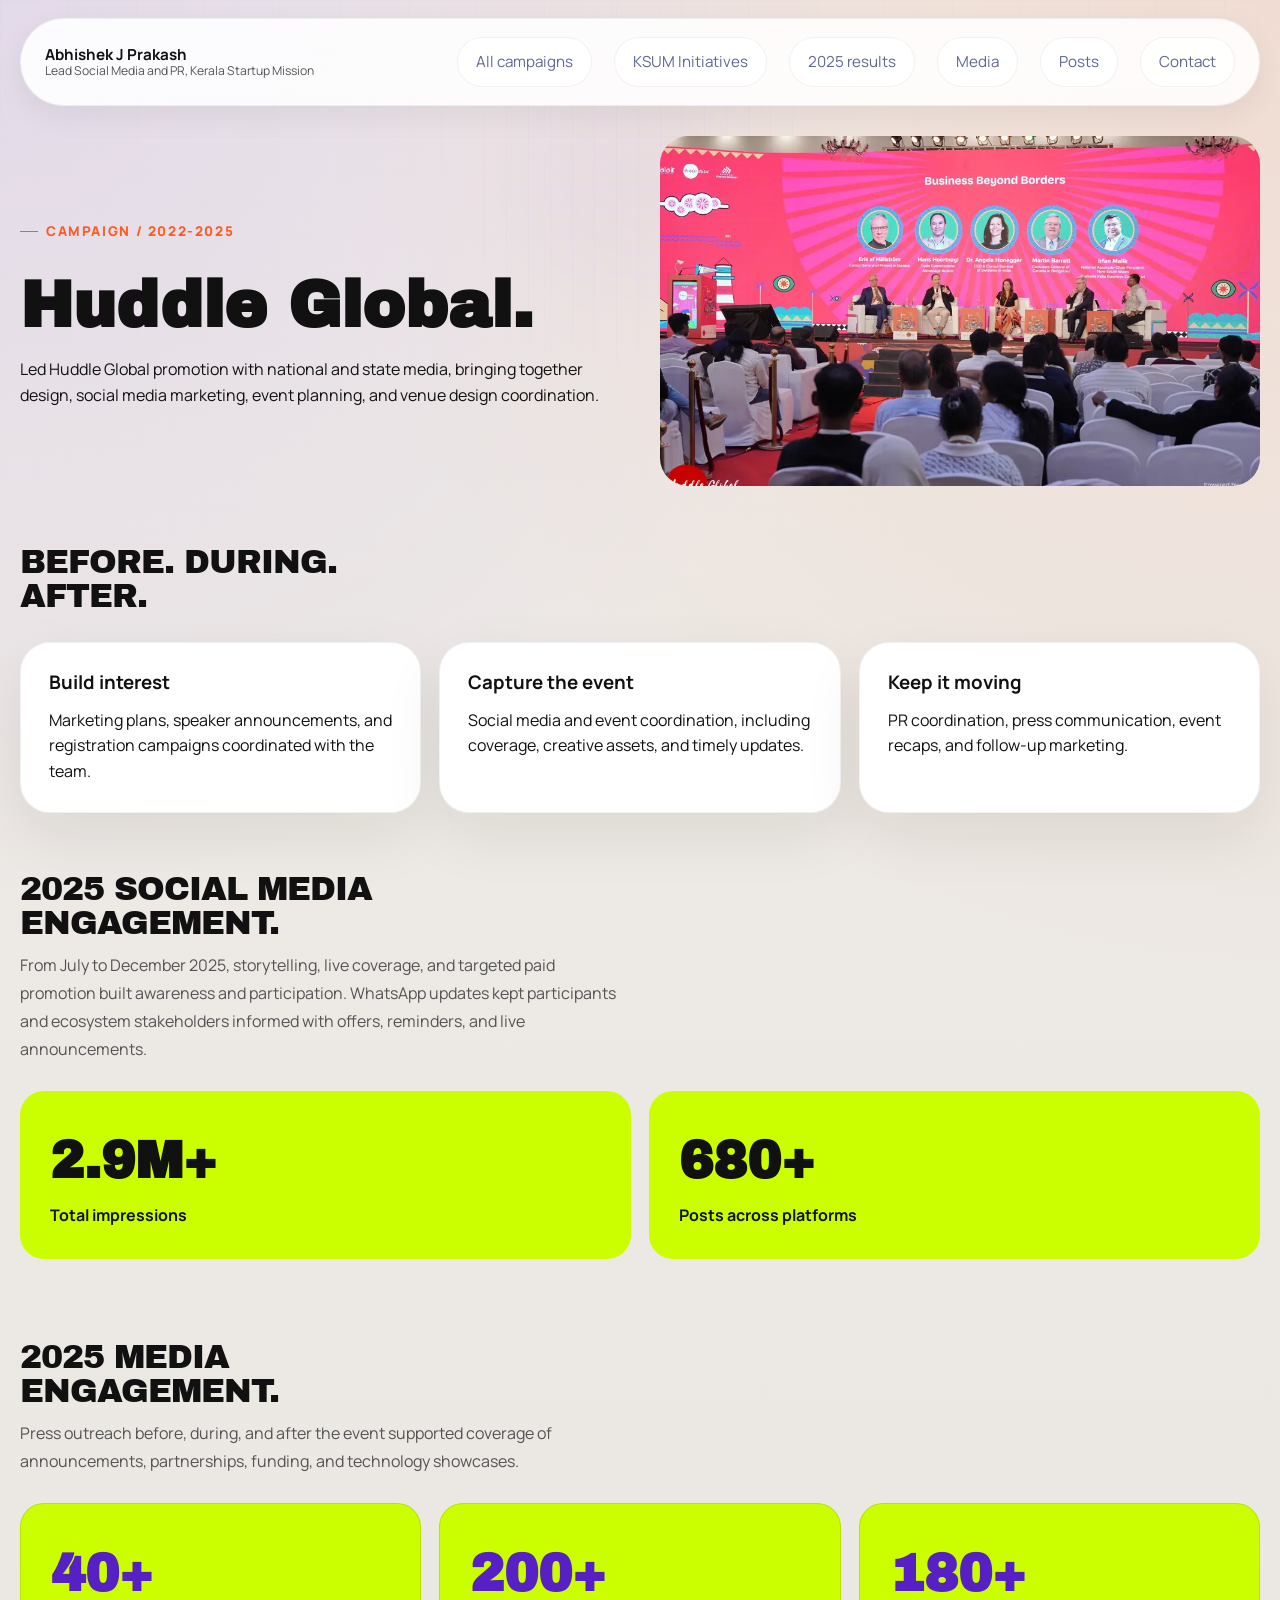
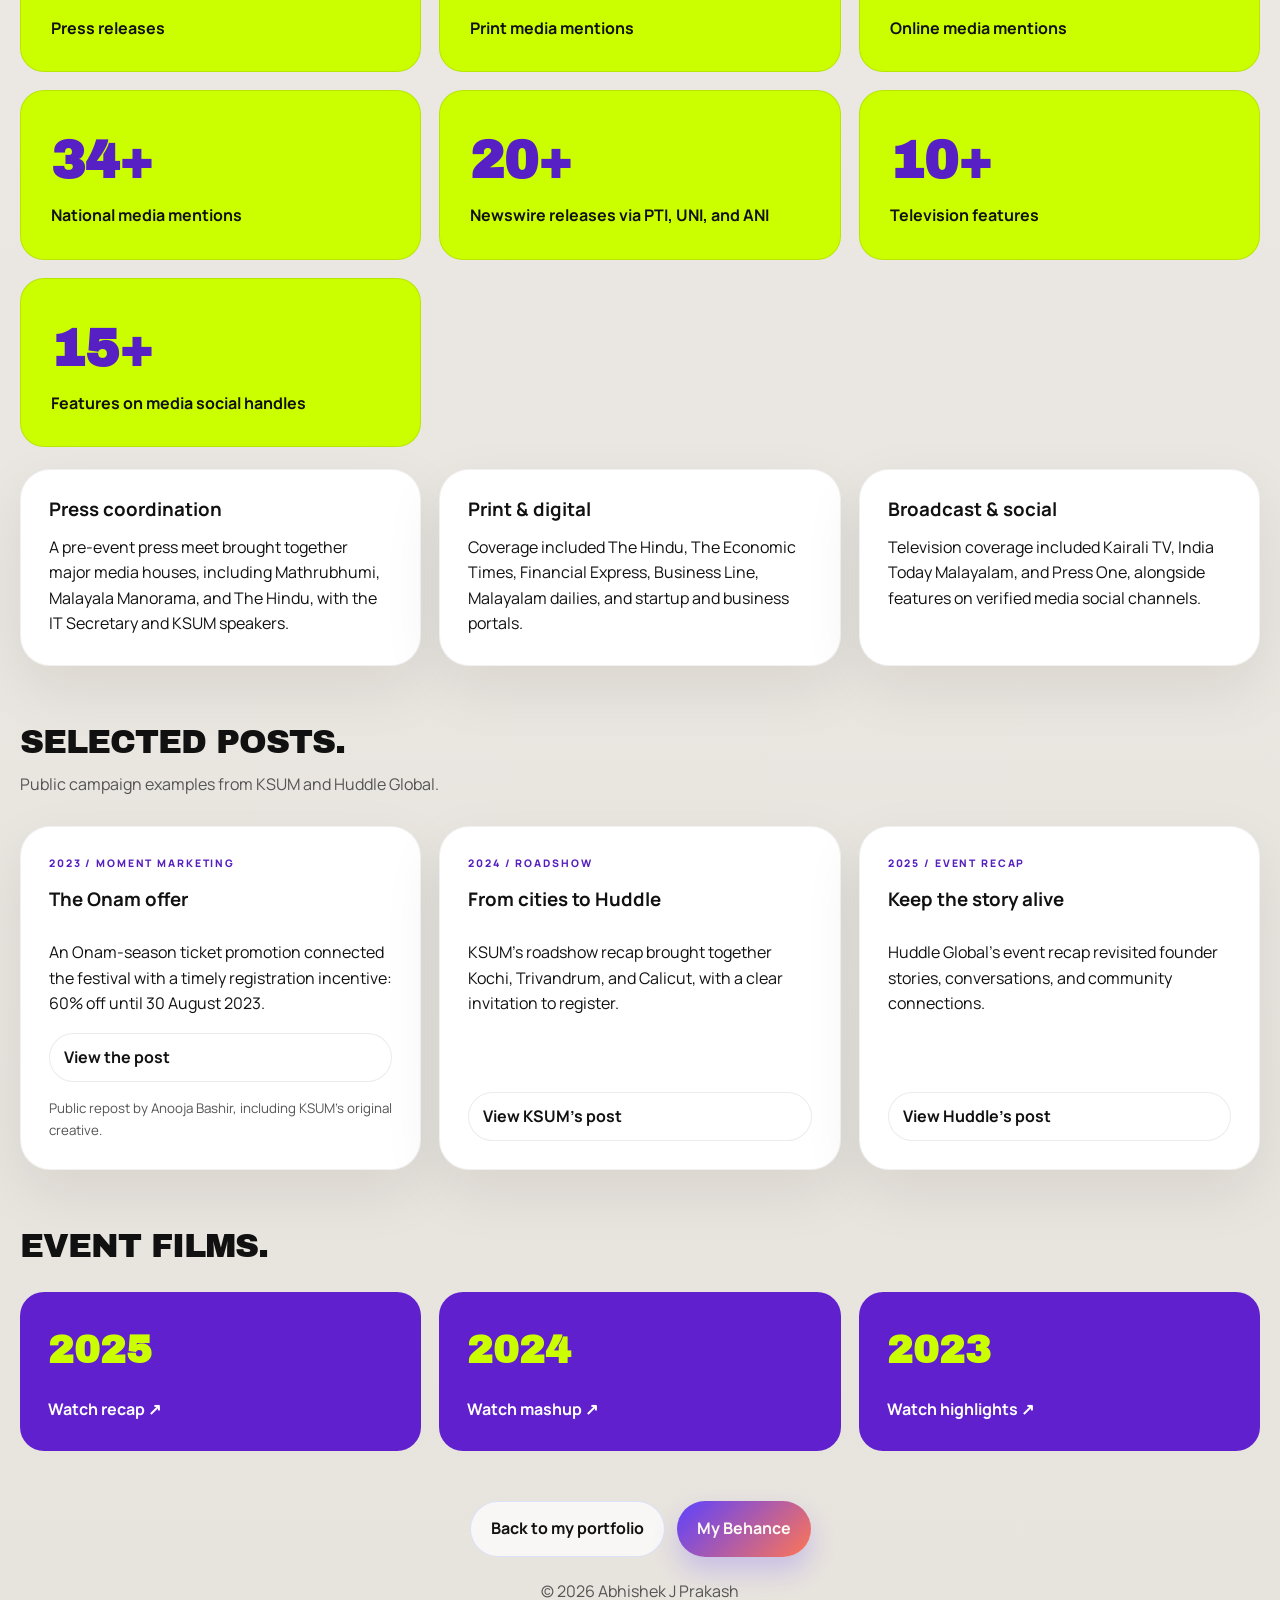
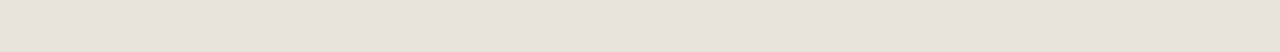
==== commit b982e7e3: "Expand campaign layout and update channel followers" ====
--- a/huddle-global.html
+++ b/huddle-global.html
@@ -8,7 +8,7 @@
   <link rel="preconnect" href="https://fonts.googleapis.com">
   <link rel="preconnect" href="https://fonts.gstatic.com" crossorigin>
   <link href="https://fonts.googleapis.com/css2?family=Archivo+Black&amp;family=Manrope:wght@400;600;700;800&amp;display=swap" rel="stylesheet">
-  <link rel="stylesheet" href="styles.css?v=20261002f">
+  <link rel="stylesheet" href="styles.css?v=20261002g">
 </head>
 <body>
 <div class="page-shell">
@@ -53,16 +53,6 @@
         <article class="info-card"><h3>Print &amp; digital</h3><p>Coverage included The Hindu, The Economic Times, Financial Express, Business Line, Malayalam dailies, and startup and business portals.</p></article>
         <article class="info-card"><h3>Broadcast &amp; social</h3><p>Television coverage included Kairali TV, India Today Malayalam, and Press One, alongside features on verified media social channels.</p></article>
       </div>
-      <p class="report-note">Campaign-wide figures; coverage categories may overlap.</p>
-    </section>
-    <section class="section">
-      <div class="section-heading"><h2>2023 campaign results.</h2><p>Historical Huddle Global 2023 campaign totals.</p></div>
-      <div class="case-metrics">
-        <article><strong>1.45M</strong><span>Unique social media reach</span></article>
-        <article><strong>137</strong><span>Facebook posts</span></article>
-        <article><strong>145</strong><span>LinkedIn posts</span></article>
-      </div>
-
     </section>
     <section id="posts" class="section">
       <div class="section-heading"><h2>Selected posts.</h2><p>Public campaign examples from KSUM and Huddle Global.</p></div>
--- a/styles.css
+++ b/styles.css
@@ -768,20 +768,22 @@
 
 .campaign-workspace {
   display: grid;
-  grid-template-columns: minmax(0, 1.65fr) minmax(0, 1fr);
+  grid-template-columns: minmax(0, 1fr);
   align-items: start;
   gap: 24px;
 }
 .newsletter-feature {
   display: grid;
-  gap: 16px;
-  padding: clamp(22px, 3vw, 36px);
-  border-radius: 30px;
+  grid-template-columns: minmax(0, 1fr) auto;
+  align-items: center;
+  gap: 20px;
+  padding: 24px 28px;
+  border-radius: 24px;
   background: #d1ff00;
   color: #111;
 }
-.newsletter-feature h3 { margin: 0; font-size: clamp(1.4rem, 2.4vw, 2rem); line-height: 1.2; }
-.newsletter-feature p { margin: 0; color: #303514; }
+.newsletter-feature h3 { margin: 0 0 8px; font-size: clamp(1.2rem, 2vw, 1.55rem); line-height: 1.2; }
+.newsletter-feature p { margin: 0; color: #303514; max-width: 65ch; }
 .newsletter-feature .button { white-space: normal; text-align: center; }
 .initiative-heading h1 { font-family: "Archivo Black", sans-serif; font-size: clamp(1.9rem, 4vw, 3.5rem); line-height: 1.15; max-width: 22ch; margin: 0 0 20px; }
 .initiative-heading p { max-width: 65ch; margin: 0; }
@@ -793,7 +795,8 @@
 .case-metrics.social-totals { grid-template-columns: repeat(2, minmax(0, 1fr)); }
 @media (max-width: 900px) {
   .campaign-workspace, .channel-outreach { grid-template-columns: minmax(0, 1fr); }
-  .newsletter-feature { border-radius: 20px; }
+  .newsletter-feature { grid-template-columns: minmax(0, 1fr); border-radius: 20px; padding: 22px; }
+  .newsletter-feature .button { justify-self: start; max-width: 100%; }
 }
 @media (max-width: 480px) {
   .case-metrics.social-totals { grid-template-columns: minmax(0, 1fr); }
@@ -883,7 +886,7 @@
 
 .campaign-sections {
   display: grid;
-  grid-template-columns: repeat(3, minmax(0, 1fr));
+  grid-template-columns: repeat(2, minmax(0, 1fr));
   gap: 16px;
 }
 
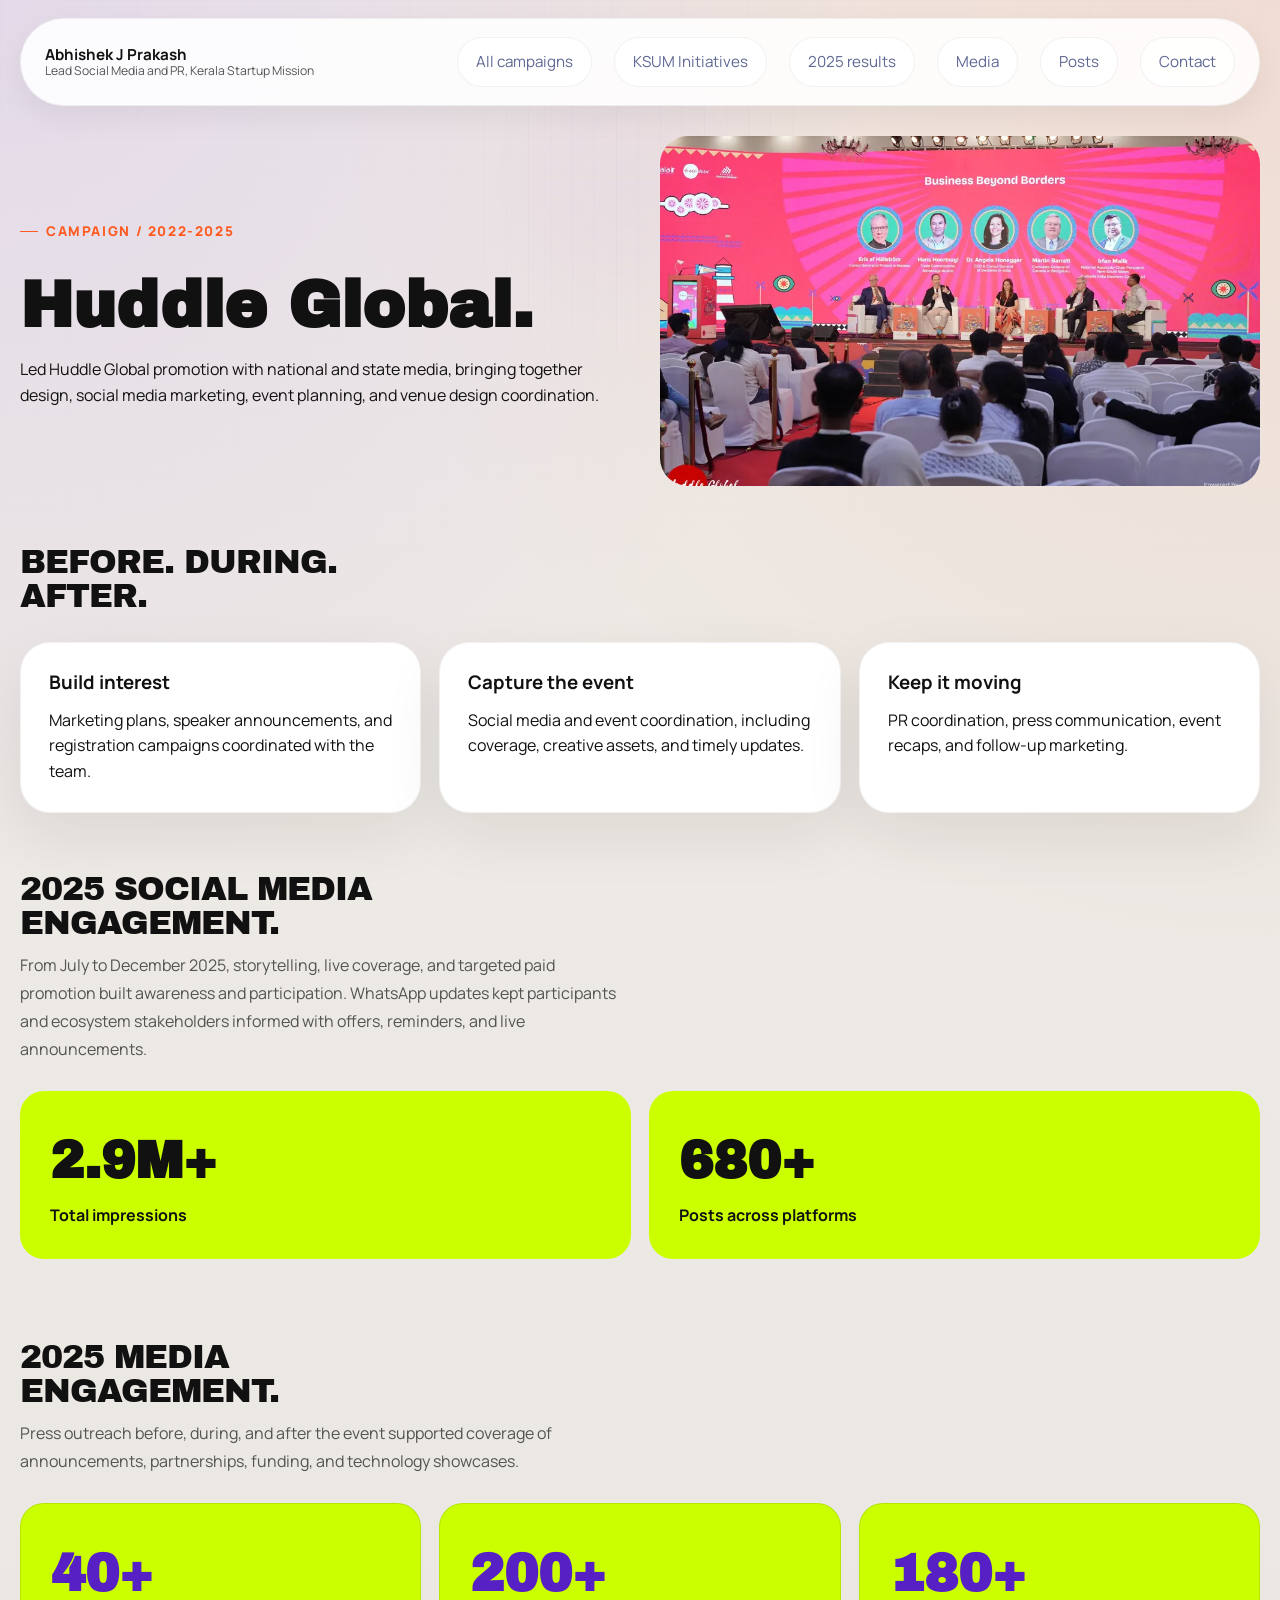
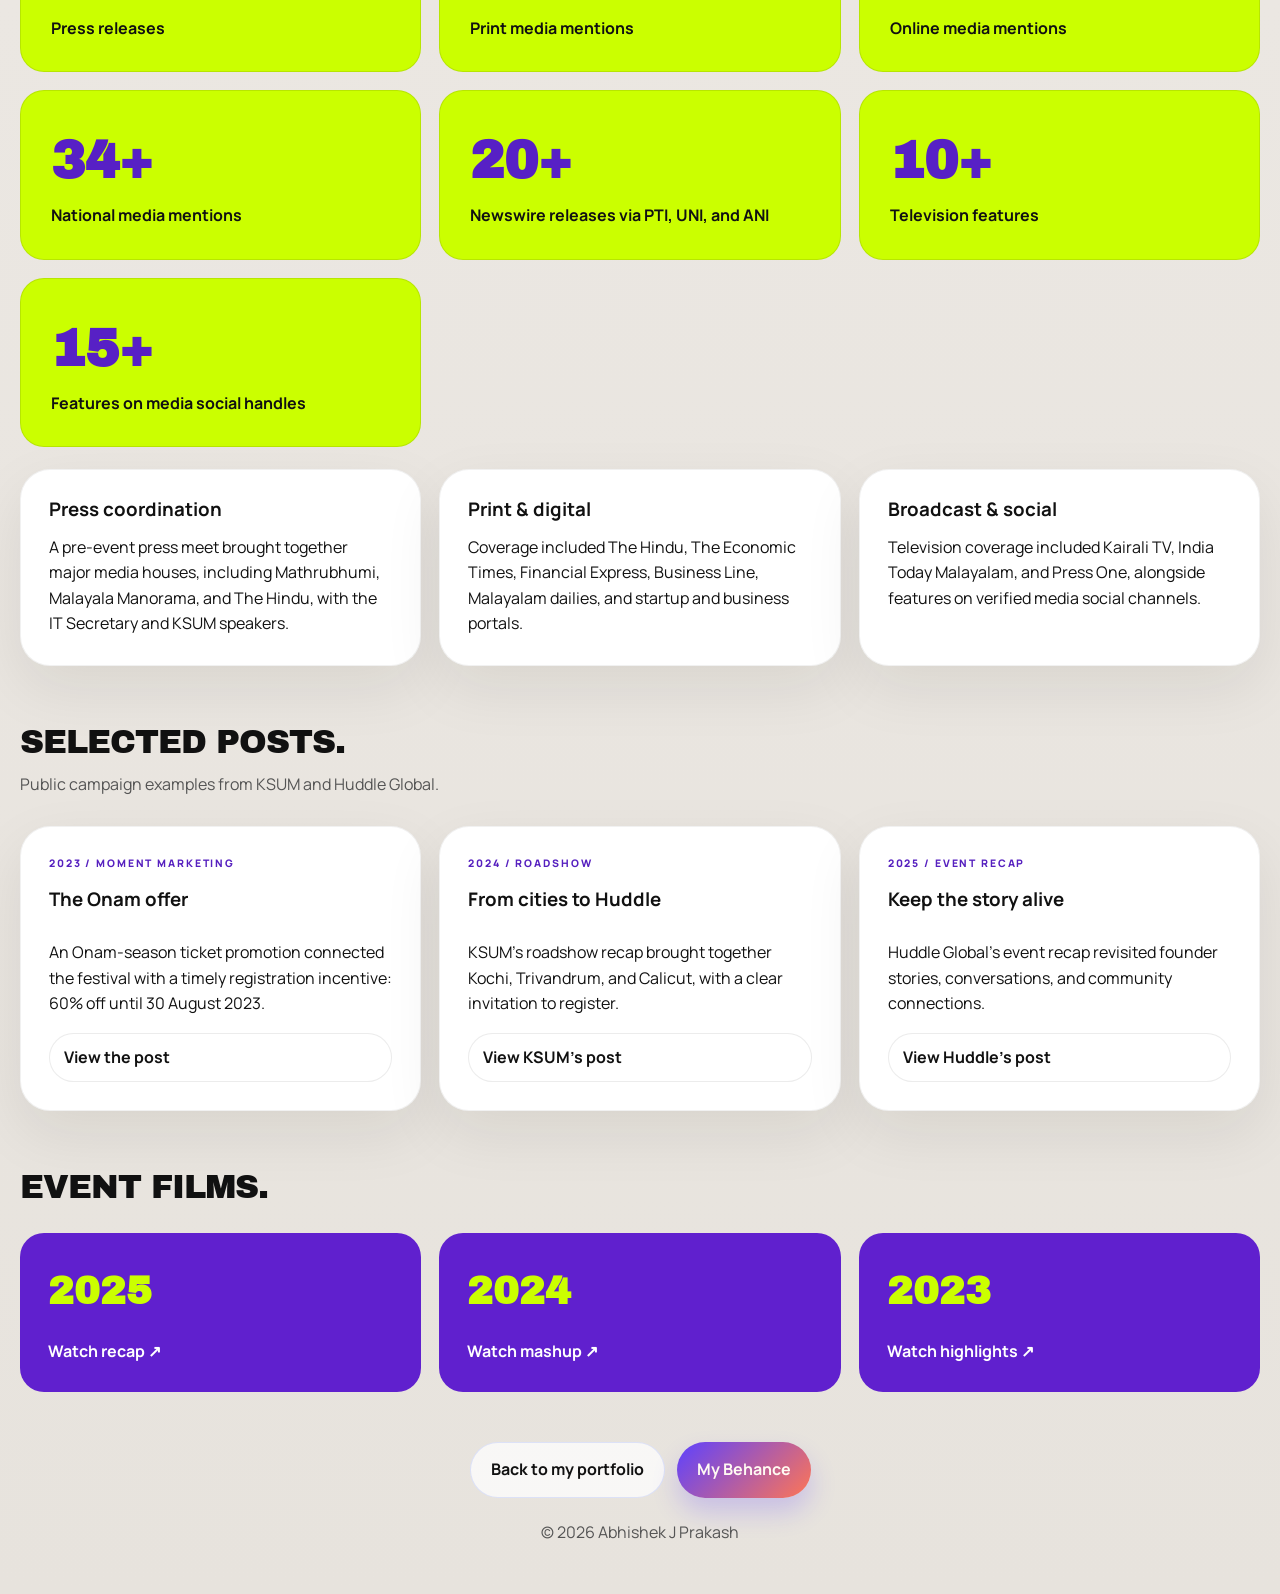
==== commit c345f857: "Remove repost note from Onam campaign example" ====
--- a/huddle-global.html
+++ b/huddle-global.html
@@ -57,7 +57,7 @@
     <section id="posts" class="section">
       <div class="section-heading"><h2>Selected posts.</h2><p>Public campaign examples from KSUM and Huddle Global.</p></div>
       <div class="case-grid">
-        <article class="info-card post-card"><span class="card-kicker">2023 / Moment marketing</span><h3>The Onam offer</h3><p>An Onam-season ticket promotion connected the festival with a timely registration incentive: 60% off until 30 August 2023.</p><a class="campaign-link" href="https://www.linkedin.com/posts/anoojabashir_ksum-onam-ourea-activity-7101856230616268800-qOxo" target="_blank" rel="noreferrer">View the post</a><small>Public repost by Anooja Bashir, including KSUM's original creative.</small></article>
+        <article class="info-card post-card"><span class="card-kicker">2023 / Moment marketing</span><h3>The Onam offer</h3><p>An Onam-season ticket promotion connected the festival with a timely registration incentive: 60% off until 30 August 2023.</p><a class="campaign-link" href="https://www.linkedin.com/posts/anoojabashir_ksum-onam-ourea-activity-7101856230616268800-qOxo" target="_blank" rel="noreferrer">View the post</a></article>
         <article class="info-card post-card"><span class="card-kicker">2024 / Roadshow</span><h3>From cities to Huddle</h3><p>KSUM's roadshow recap brought together Kochi, Trivandrum, and Calicut, with a clear invitation to register.</p><a class="campaign-link" href="https://www.linkedin.com/posts/kerala-startup-mission_ksum-huddleglobal2024-roadshow-activity-7235150248908627968-YiW4" target="_blank" rel="noreferrer">View KSUM's post</a></article>
         <article class="info-card post-card"><span class="card-kicker">2025 / Event recap</span><h3>Keep the story alive</h3><p>Huddle Global's event recap revisited founder stories, conversations, and community connections.</p><a class="campaign-link" href="https://www.linkedin.com/posts/huddle-global_huddleglobal2025-keralastartupmission-activity-7406336878121127936-Q64I" target="_blank" rel="noreferrer">View Huddle's post</a></article>
       </div>
--- a/styles.css
+++ b/styles.css
@@ -787,14 +787,28 @@
 .newsletter-feature .button { white-space: normal; text-align: center; }
 .initiative-heading h1 { font-family: "Archivo Black", sans-serif; font-size: clamp(1.9rem, 4vw, 3.5rem); line-height: 1.15; max-width: 22ch; margin: 0 0 20px; }
 .initiative-heading p { max-width: 65ch; margin: 0; }
-.channel-outreach { display: grid; grid-template-columns: repeat(3, minmax(0, 1fr)); gap: 18px; }
-.channel-outreach article { padding: 24px; border-radius: 24px; background: #fff; display: flex; flex-direction: column; align-items: start; gap: 12px; }
-.channel-outreach h3, .channel-outreach p { margin: 0; }
-.channel-outreach strong { font-size: clamp(1.7rem, 3vw, 2.5rem); }
-.channel-outreach a { margin-top: auto; }
+.pr-strategies { padding: clamp(22px, 3vw, 32px); border-radius: 24px; background: #d1ff00; color: #111; }
+.pr-strategies h2 { margin: 0 0 10px; font-size: clamp(1.5rem, 3vw, 2rem); line-height: 1.2; }
+.pr-strategies p { margin: 0 0 20px; color: #303514; }
+.pr-strategy-links { display: grid; grid-template-columns: repeat(2, minmax(0, 1fr)); gap: 14px; }
+.pr-strategy-links a { display: flex; flex-direction: column; justify-content: center; gap: 8px; padding: 20px; border-radius: 16px; background: #211332; color: #fff; text-decoration: none; overflow-wrap: anywhere; }
+.pr-strategy-links span { font-weight: 700; font-size: 1rem; line-height: 1.4; }
+.pr-strategy-links small { color: #e1dce9; font-size: .75rem; line-height: 1.5; }
+.pr-strategy-links a:hover { background: #472280; }
+.pr-strategy-links a:focus-visible { outline: 3px solid #111; outline-offset: 4px; }
+@media (max-width: 700px) {
+  .pr-strategy-links { grid-template-columns: minmax(0, 1fr); }
+}
+.channel-outreach { display: flex; flex-wrap: wrap; align-items: center; gap: 4px 24px; margin-top: 24px; padding: 10px 18px; border: 1px solid var(--line); border-radius: 14px; }
+.channel-outreach h2 { margin: 0; font-family: "Manrope", sans-serif; font-size: .82rem; font-weight: 600; line-height: 1.5; text-transform: none; letter-spacing: normal; color: var(--muted); }
+.channel-outreach-links { display: flex; flex-wrap: wrap; gap: 0 22px; }
+.channel-outreach a { display: inline-flex; align-items: center; flex-wrap: wrap; gap: 8px; min-height: 44px; font-size: .85rem; color: var(--muted); text-decoration: none; }
+.channel-outreach span { color: var(--ink); font-weight: 600; font-variant-numeric: tabular-nums; }
+.channel-outreach a:hover { text-decoration: underline; }
+.channel-outreach a:focus-visible { outline: 2px solid var(--ink); outline-offset: 3px; border-radius: 4px; }
 .case-metrics.social-totals { grid-template-columns: repeat(2, minmax(0, 1fr)); }
 @media (max-width: 900px) {
-  .campaign-workspace, .channel-outreach { grid-template-columns: minmax(0, 1fr); }
+  .campaign-workspace { grid-template-columns: minmax(0, 1fr); }
   .newsletter-feature { grid-template-columns: minmax(0, 1fr); border-radius: 20px; padding: 22px; }
   .newsletter-feature .button { justify-self: start; max-width: 100%; }
 }
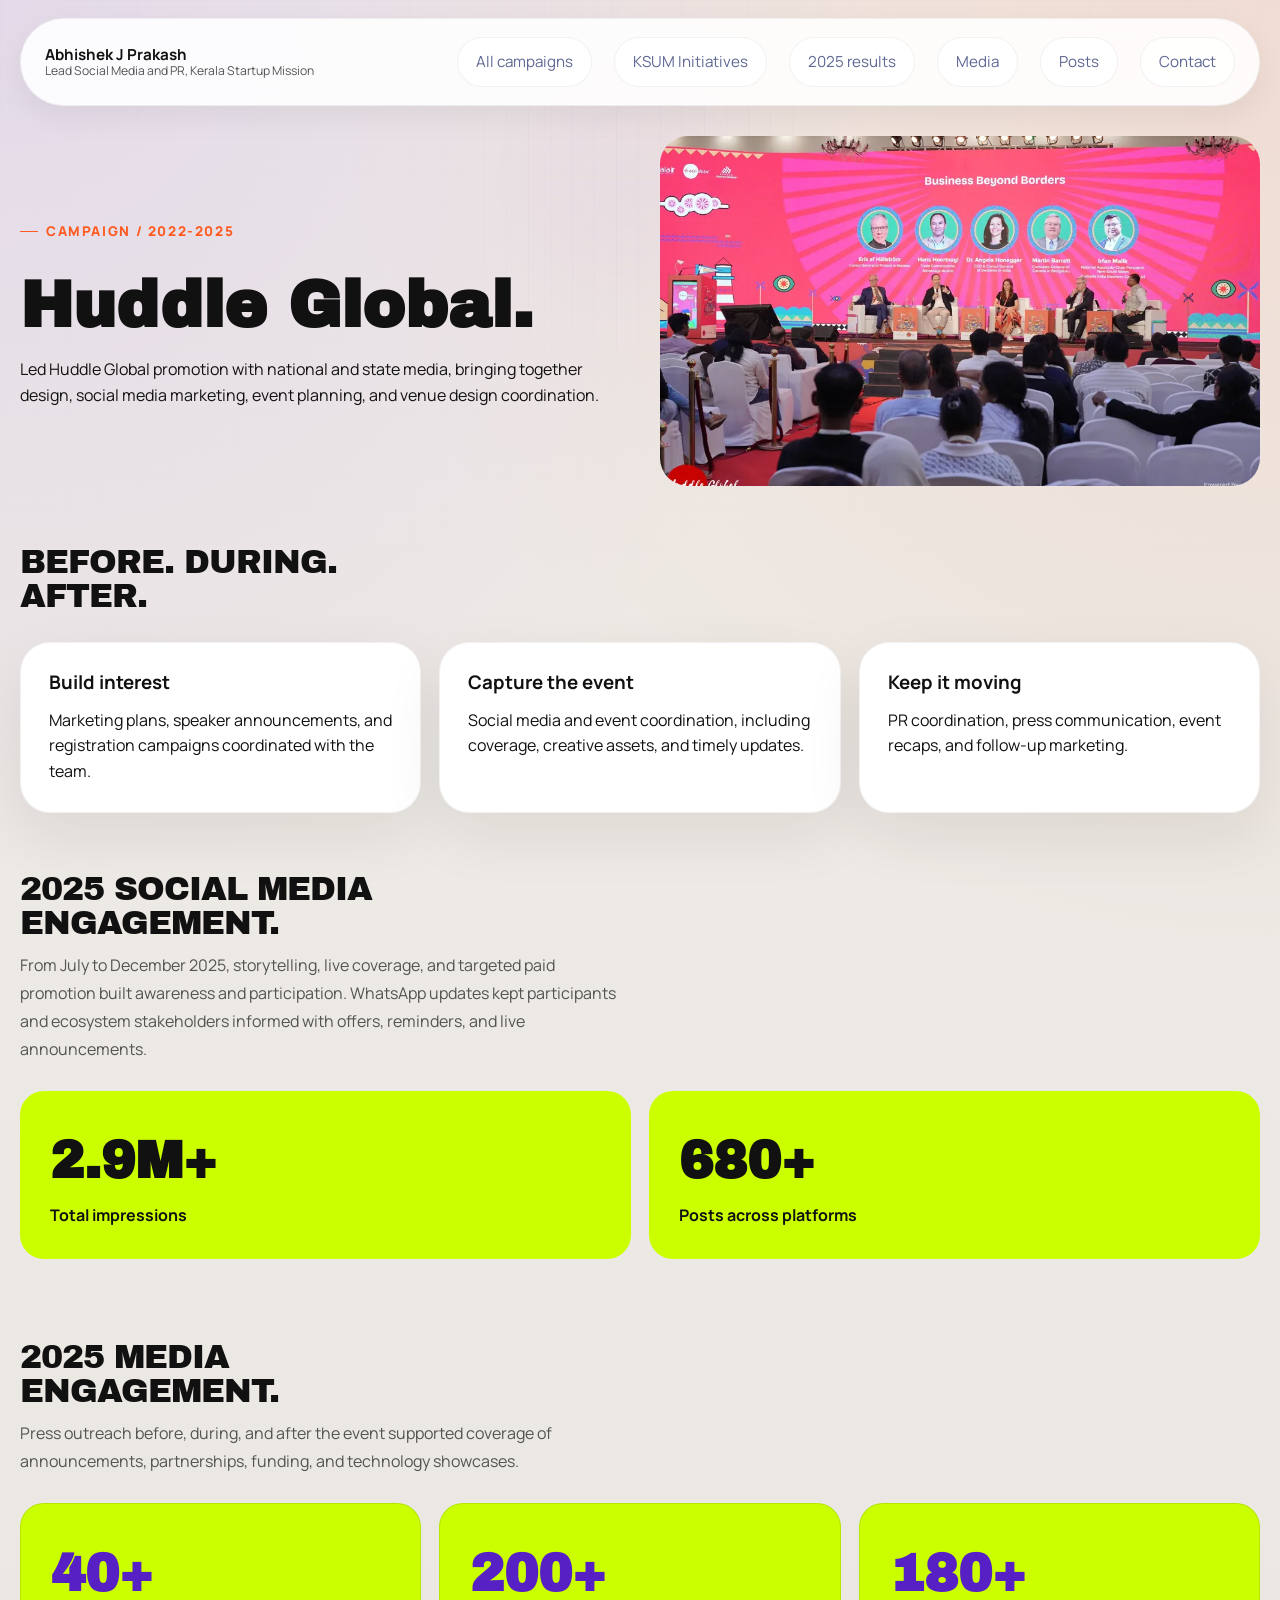
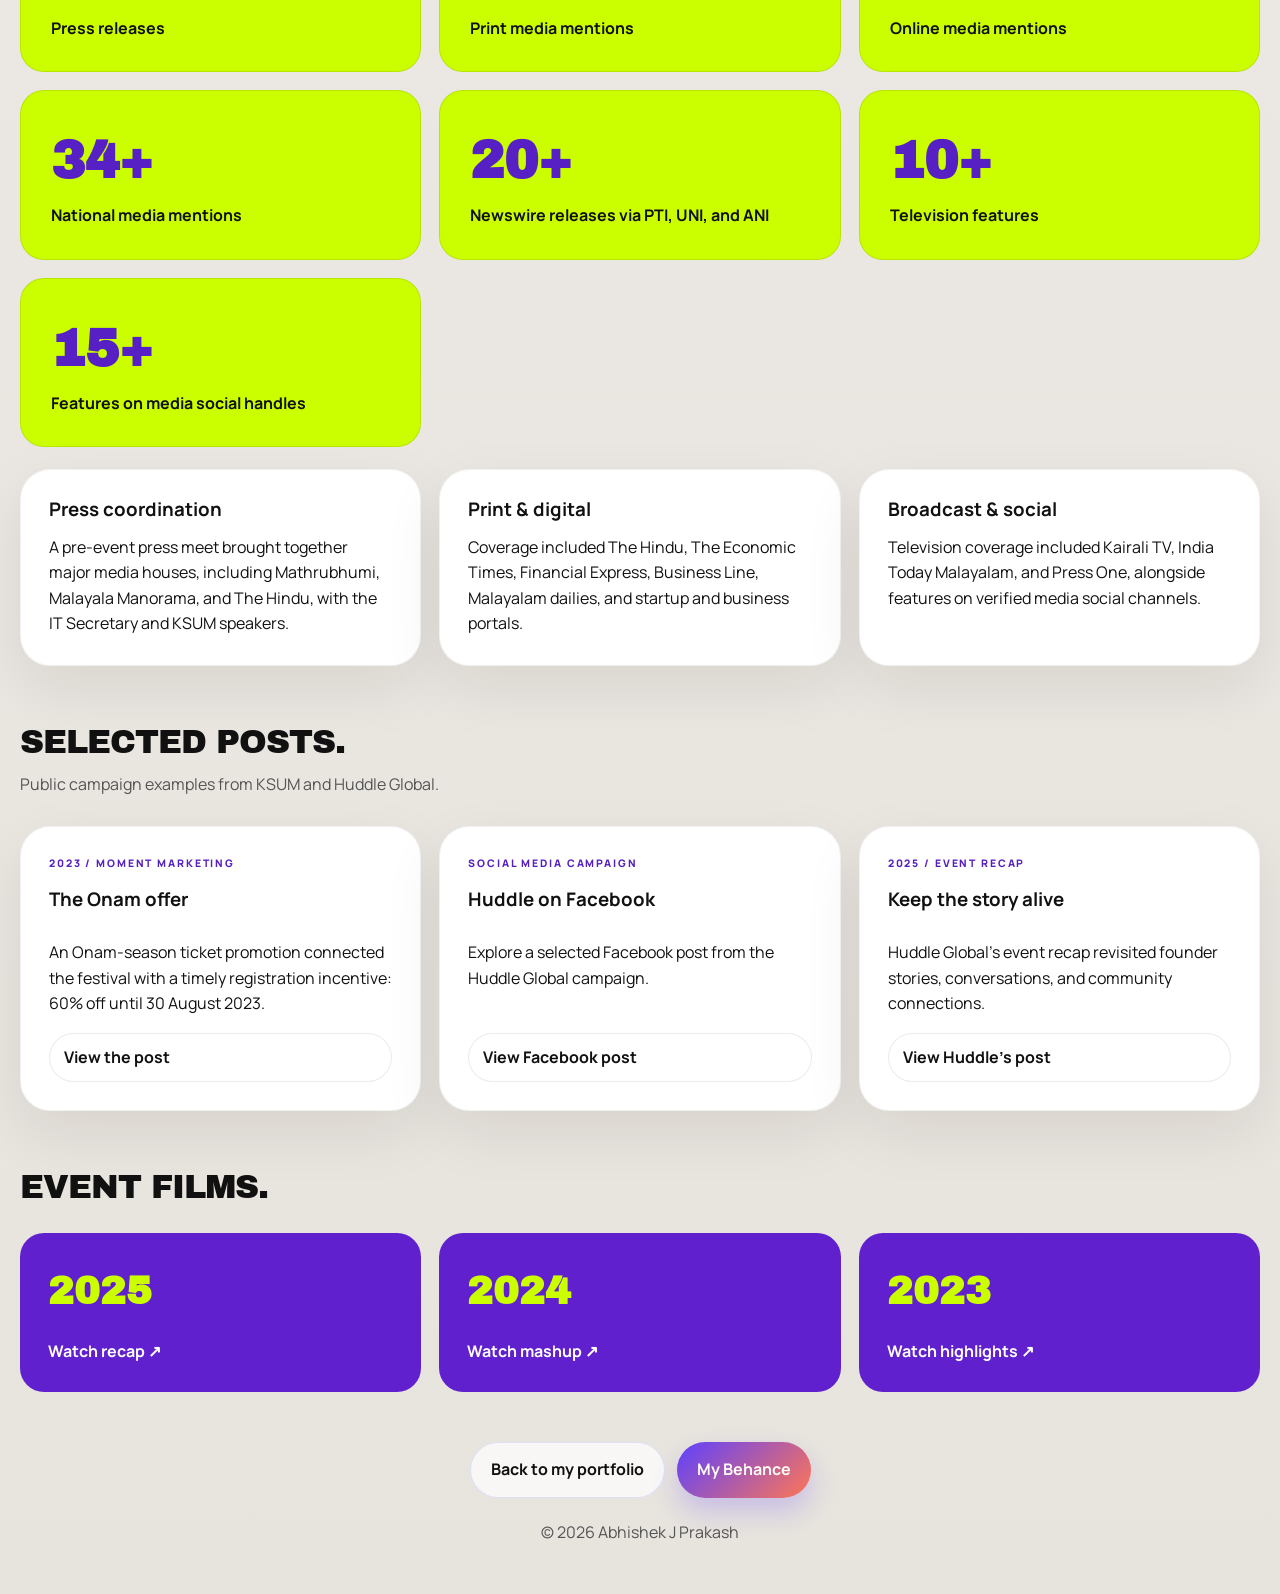
==== commit de54b6c9: "Update KSUM campaign portfolio and Huddle Facebook post" ====
--- a/huddle-global.html
+++ b/huddle-global.html
@@ -58,7 +58,7 @@
       <div class="section-heading"><h2>Selected posts.</h2><p>Public campaign examples from KSUM and Huddle Global.</p></div>
       <div class="case-grid">
         <article class="info-card post-card"><span class="card-kicker">2023 / Moment marketing</span><h3>The Onam offer</h3><p>An Onam-season ticket promotion connected the festival with a timely registration incentive: 60% off until 30 August 2023.</p><a class="campaign-link" href="https://www.linkedin.com/posts/anoojabashir_ksum-onam-ourea-activity-7101856230616268800-qOxo" target="_blank" rel="noreferrer">View the post</a></article>
-        <article class="info-card post-card"><span class="card-kicker">2024 / Roadshow</span><h3>From cities to Huddle</h3><p>KSUM's roadshow recap brought together Kochi, Trivandrum, and Calicut, with a clear invitation to register.</p><a class="campaign-link" href="https://www.linkedin.com/posts/kerala-startup-mission_ksum-huddleglobal2024-roadshow-activity-7235150248908627968-YiW4" target="_blank" rel="noreferrer">View KSUM's post</a></article>
+        <article class="info-card post-card"><span class="card-kicker">Social media campaign</span><h3>Huddle on Facebook</h3><p>Explore a selected Facebook post from the Huddle Global campaign.</p><a class="campaign-link" href="https://www.facebook.com/share/p/1H2wqP2H3X/" target="_blank" rel="noopener noreferrer">View Facebook post</a></article>
         <article class="info-card post-card"><span class="card-kicker">2025 / Event recap</span><h3>Keep the story alive</h3><p>Huddle Global's event recap revisited founder stories, conversations, and community connections.</p><a class="campaign-link" href="https://www.linkedin.com/posts/huddle-global_huddleglobal2025-keralastartupmission-activity-7406336878121127936-Q64I" target="_blank" rel="noreferrer">View Huddle's post</a></article>
       </div>
     </section>
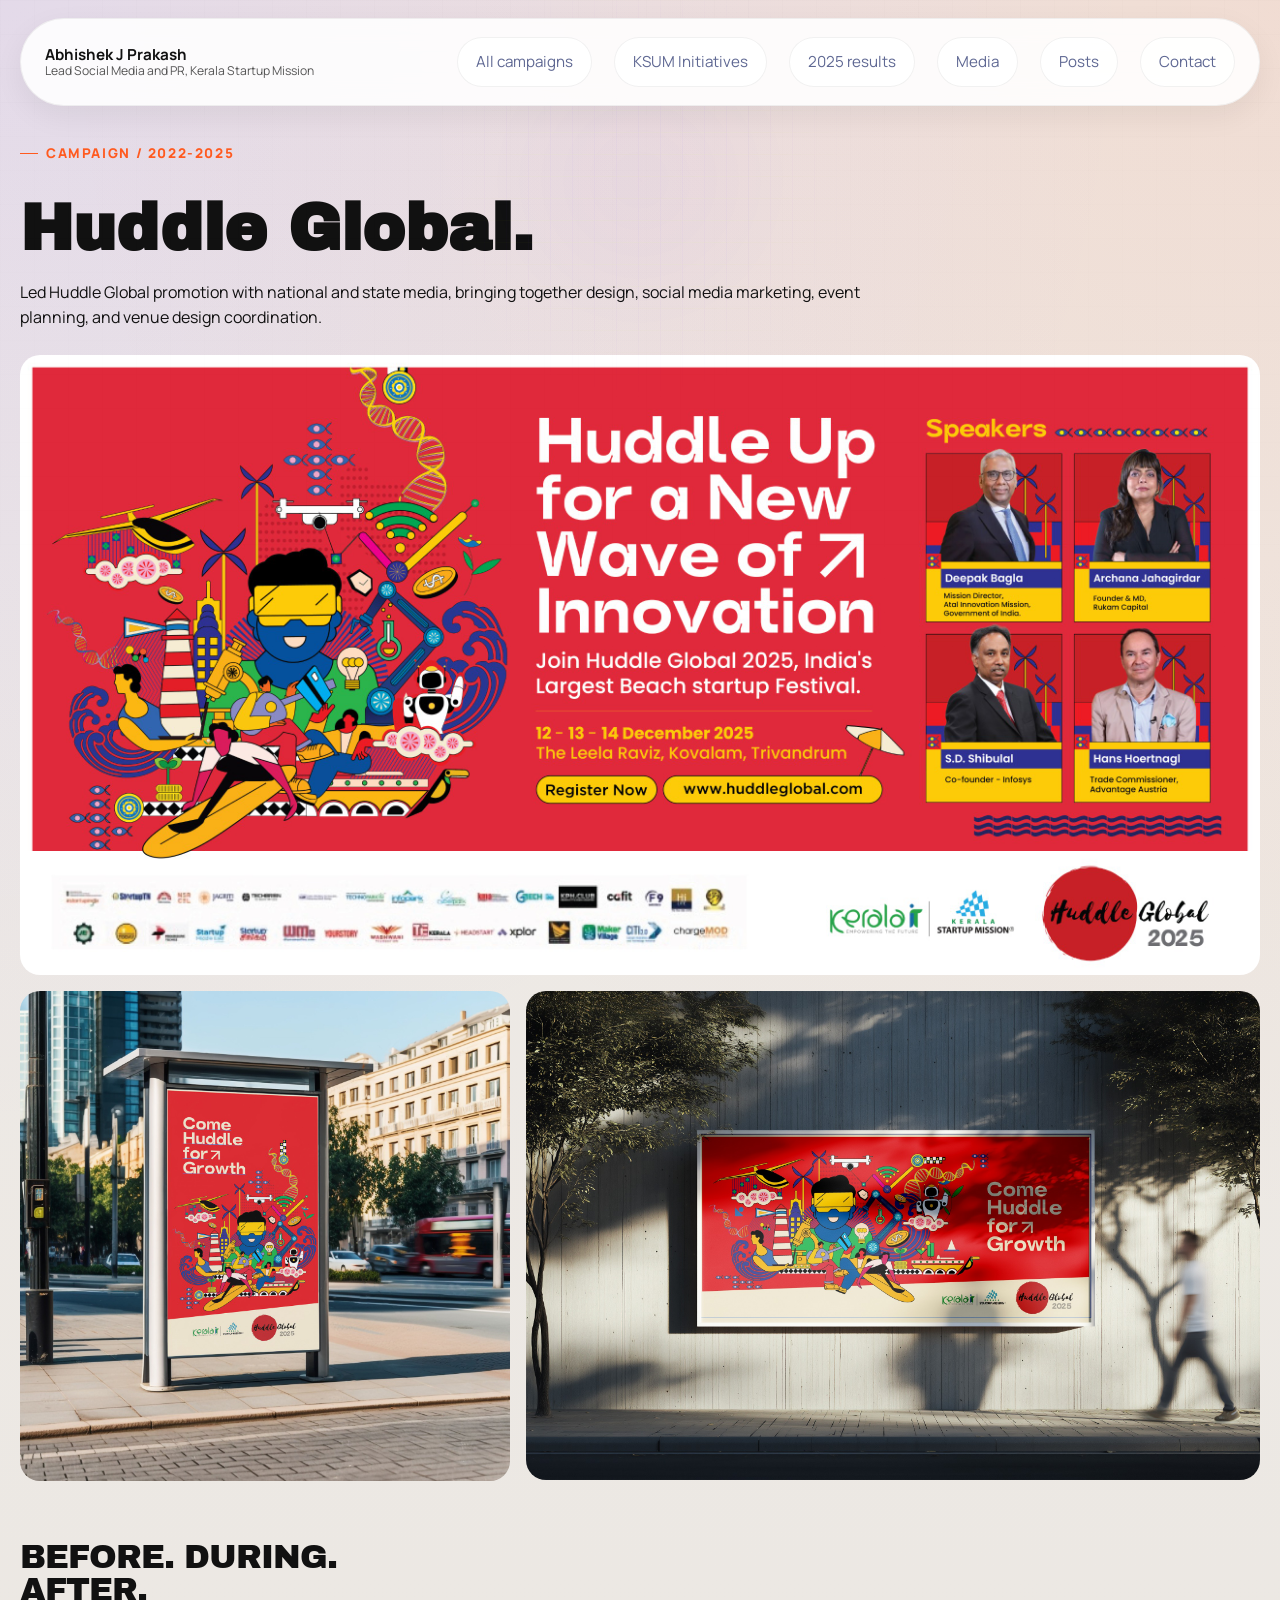
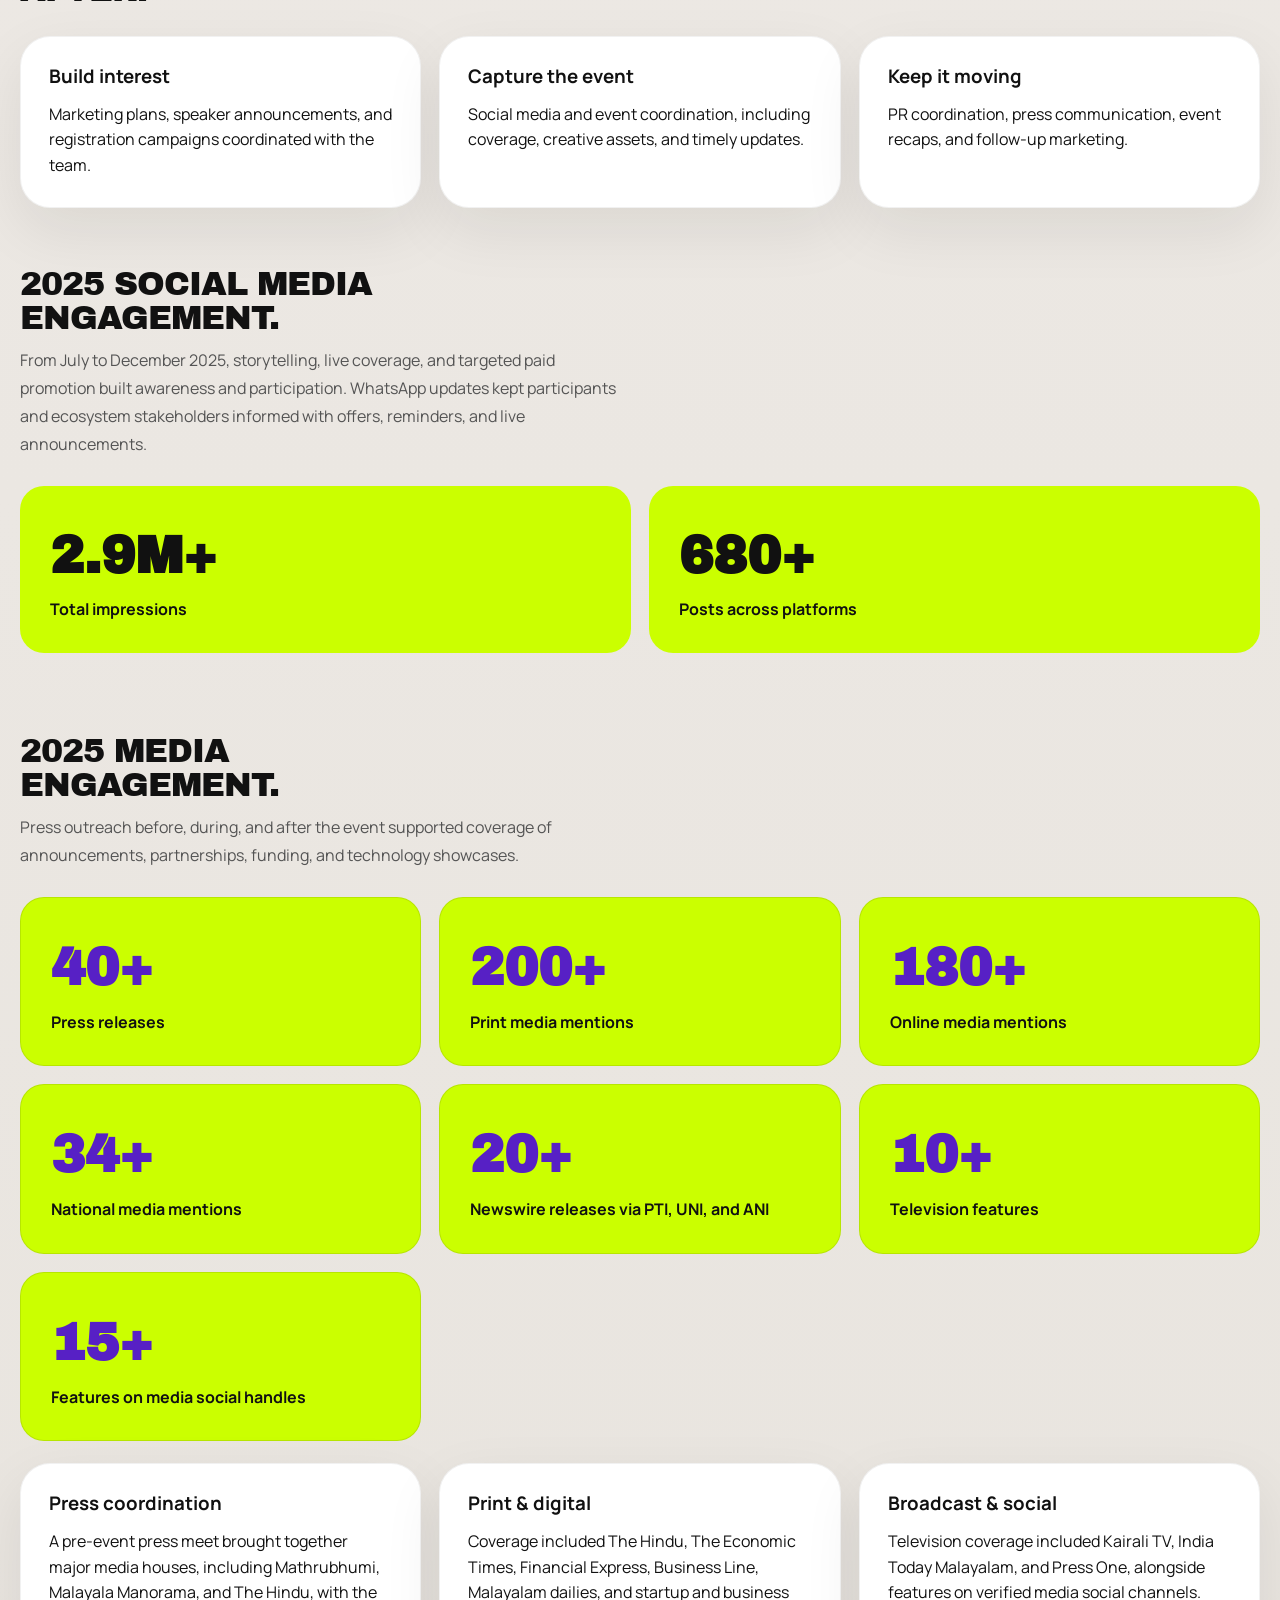
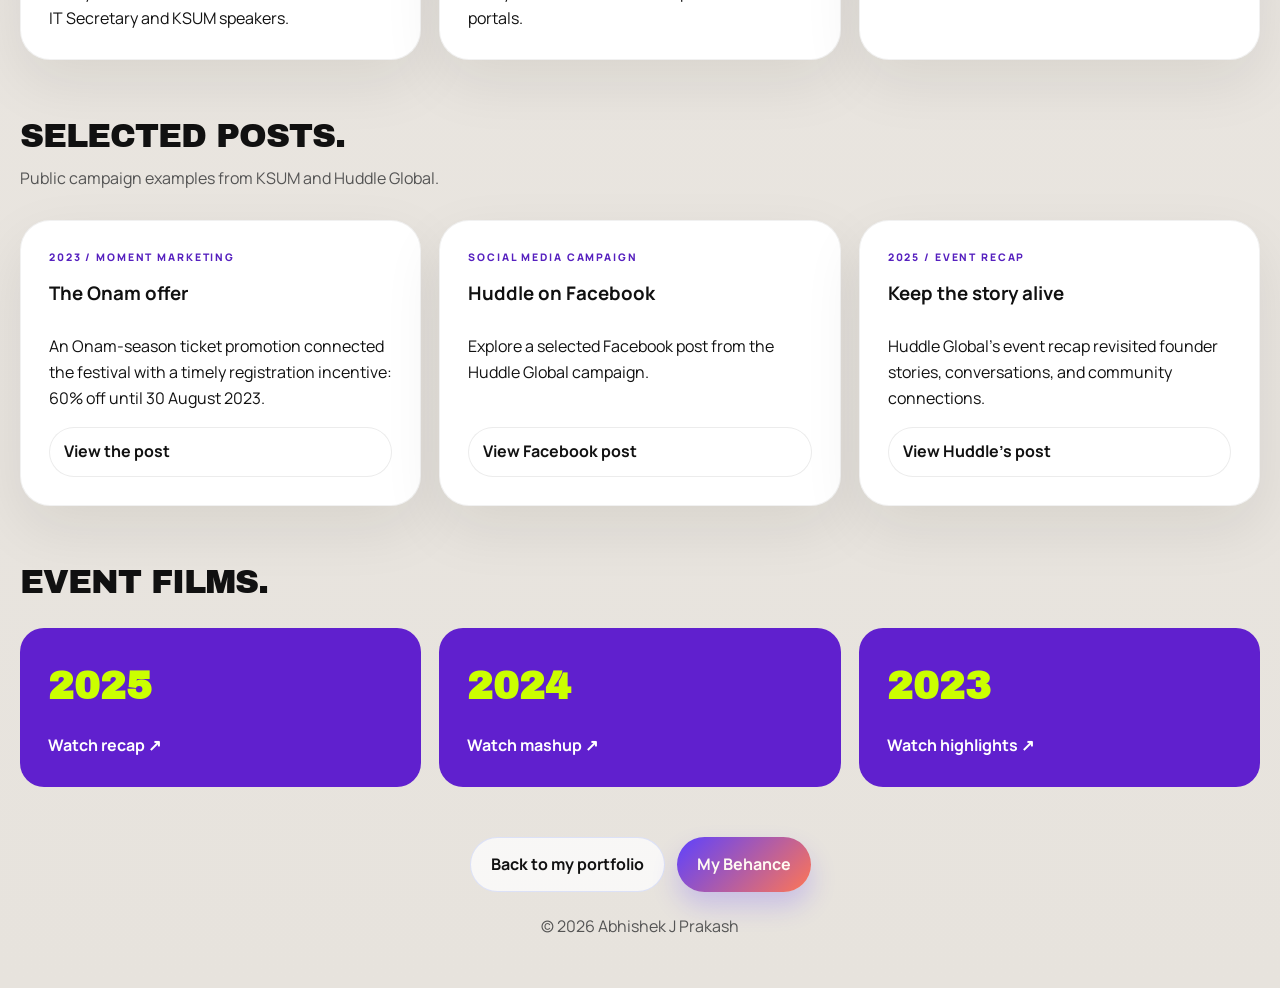
==== commit 9c382a85: "Replace Huddle hero photo with three campaign creatives" ====
--- a/huddle-global.html
+++ b/huddle-global.html
@@ -8,7 +8,7 @@
   <link rel="preconnect" href="https://fonts.googleapis.com">
   <link rel="preconnect" href="https://fonts.gstatic.com" crossorigin>
   <link href="https://fonts.googleapis.com/css2?family=Archivo+Black&amp;family=Manrope:wght@400;600;700;800&amp;display=swap" rel="stylesheet">
-  <link rel="stylesheet" href="styles.css?v=20261002g">
+  <link rel="stylesheet" href="styles.css?v=20261004b">
 </head>
 <body>
 <div class="page-shell">
@@ -18,9 +18,19 @@
       <nav id="primary-navigation" class="site-nav" aria-label="Primary"><a href="index.html#campaigns">All campaigns</a><a href="ksum-initiatives.html">KSUM Initiatives</a><a href="#results-2025">2025 results</a><a href="#media-2025">Media</a><a href="#posts">Posts</a><a href="index.html#contact">Contact</a></nav>
   </header>
   <main>
-    <section class="section case-hero">
+    <section class="section case-hero huddle-hero">
       <div><p class="eyebrow">Campaign / 2022-2025</p><h1>Huddle Global.</h1><p>Led Huddle Global promotion with national and state media, bringing together design, social media marketing, event planning, and venue design coordination.</p></div>
-      <img src="assets/huddle-event.webp" decoding="async" fetchpriority="high" alt="Panel discussion at Huddle Global" width="1200" height="800">
+      <div class="huddle-gallery" aria-label="Huddle Global 2025 campaign creatives">
+        <a class="huddle-gallery-banner" href="assets/huddle-2025-campaign-banner.jpg" target="_blank" rel="noopener noreferrer" aria-label="Open Huddle Global 2025 campaign banner">
+          <img src="assets/huddle-2025-campaign-banner.jpg" decoding="async" fetchpriority="high" alt="Huddle Global 2025 promotional banner featuring speakers and the theme Huddle Up for a New Wave of Innovation" width="2560" height="1280">
+        </a>
+        <a href="assets/huddle-2025-street-display.jpg" target="_blank" rel="noopener noreferrer" aria-label="Open Huddle Global street-display creative">
+          <img src="assets/huddle-2025-street-display.jpg" loading="lazy" decoding="async" alt="Come Huddle for Growth campaign creative presented on a street-display mockup" width="1600" height="1600">
+        </a>
+        <a href="assets/huddle-2025-billboard.jpg" target="_blank" rel="noopener noreferrer" aria-label="Open Huddle Global billboard creative">
+          <img src="assets/huddle-2025-billboard.jpg" loading="lazy" decoding="async" alt="Huddle Global 2025 campaign artwork presented on a landscape billboard mockup" width="2560" height="1706">
+        </a>
+      </div>
     </section>
     <section class="section">
       <div class="section-heading"><h2>Before. During. After.</h2></div>
--- a/styles.css
+++ b/styles.css
@@ -766,6 +766,18 @@
   border-color: rgba(255, 255, 255, 0.14);
 }
 
+.case-hero.huddle-hero { grid-template-columns: minmax(0, 1fr); gap: 24px; }
+.huddle-hero > div:first-child { max-width: 850px; }
+.huddle-gallery { display: grid; grid-template-columns: minmax(0, 1fr) minmax(0, 1.5fr); gap: 16px; align-items: center; }
+.huddle-gallery-banner { grid-column: 1 / -1; }
+.huddle-gallery a { display: block; min-width: 0; border-radius: 20px; overflow: hidden; }
+.huddle-gallery a:focus-visible { outline: 3px solid var(--ink); outline-offset: 4px; }
+.case-hero .huddle-gallery img { display: block; width: 100%; height: auto; max-height: none; object-fit: contain; border-radius: 0; }
+@media (max-width: 700px) {
+  .huddle-gallery { grid-template-columns: minmax(0, 1fr); gap: 12px; }
+  .huddle-gallery a { border-radius: 14px; }
+}
+
 .campaign-workspace {
   display: grid;
   grid-template-columns: minmax(0, 1fr);
@@ -790,7 +802,7 @@
 .pr-strategies { padding: clamp(22px, 3vw, 32px); border-radius: 24px; background: #d1ff00; color: #111; }
 .pr-strategies h2 { margin: 0 0 10px; font-size: clamp(1.5rem, 3vw, 2rem); line-height: 1.2; }
 .pr-strategies p { margin: 0 0 20px; color: #303514; }
-.pr-strategy-links { display: grid; grid-template-columns: repeat(2, minmax(0, 1fr)); gap: 14px; }
+.pr-strategy-links { display: grid; grid-template-columns: repeat(3, minmax(0, 1fr)); gap: 14px; }
 .pr-strategy-links a { display: flex; flex-direction: column; justify-content: center; gap: 8px; padding: 20px; border-radius: 16px; background: #211332; color: #fff; text-decoration: none; overflow-wrap: anywhere; }
 .pr-strategy-links span { font-weight: 700; font-size: 1rem; line-height: 1.4; }
 .pr-strategy-links small { color: #e1dce9; font-size: .75rem; line-height: 1.5; }
